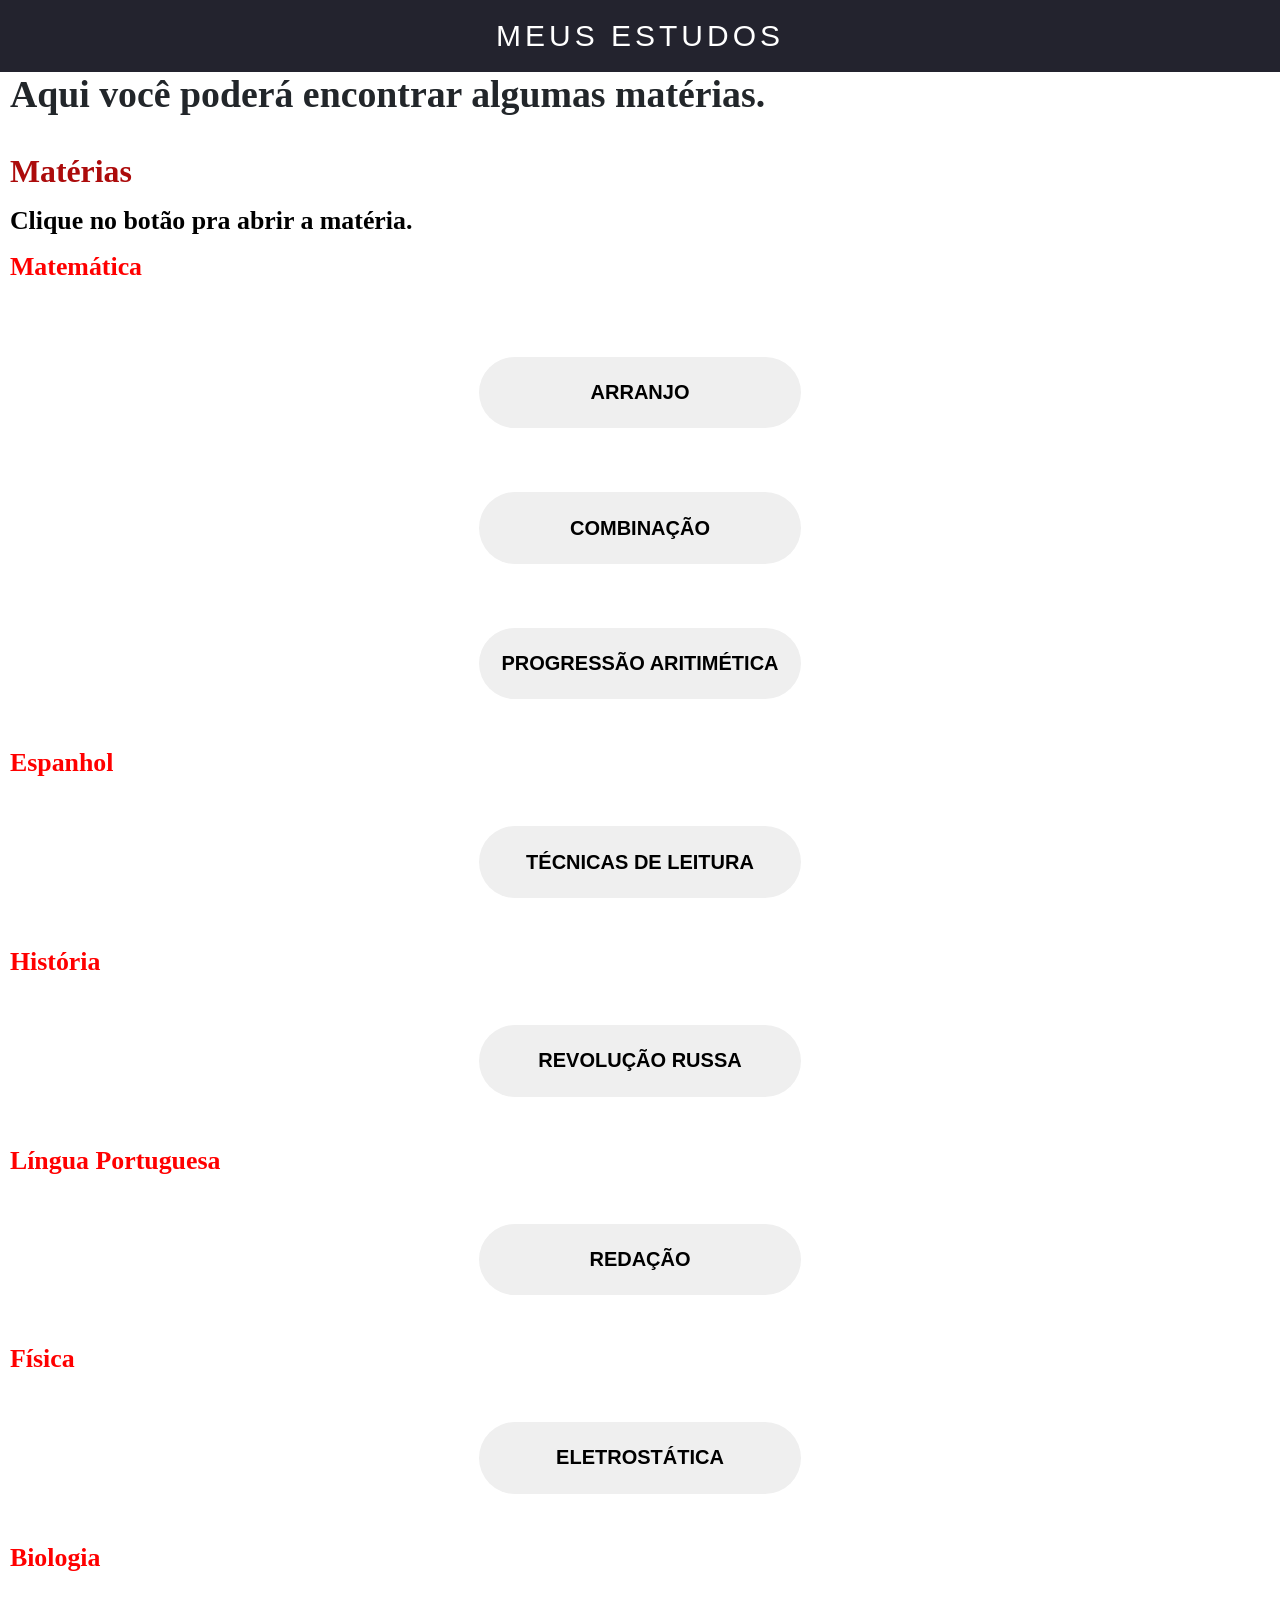
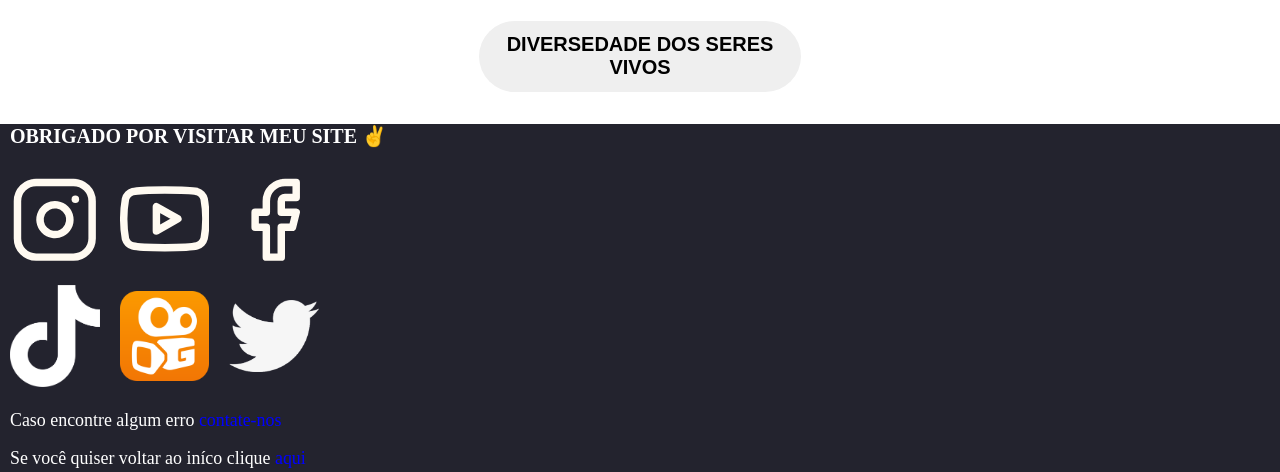
==== index.html @ 570acd55 "Add files via upload" ====
<!DOCTYPE html>
<html lang="pt-br">
<head>
    <meta charset="UTF-8" />
    <meta http-equiv="X-UA-Compatible" content="IE=edge" />
    <meta name="viewport" content="width=device-width, initial-scale=1.0" />
    <meta name="purpleads-verification" content="339d6f4070c810f1a2ec8968"/>
    <title>Meus Estudos</title>
    <link rel="stylesheet" href="./css/style.css">
    <script async src="https://pagead2.googlesyndication.com/pagead/js/adsbygoogle.js?client=ca-pub-5356008714040115"
     crossorigin="anonymous"></script>
    <script async custom-element="amp-auto-ads"
        src="https://cdn.ampproject.org/v0/amp-auto-ads-0.1.js">
    </script>
</head>

<body id="top">
    <amp-auto-ads type="adsense"
        data-ad-client="ca-pub-5356008714040115">
    </amp-auto-ads>
    <div class="navigation" onscroll="onScroll">
      <nav id="navigation">
        
        <a class="logo" href="https://meusestudos.netlify.app/">Meus Estudos</a>

        <div class="botao">
            <button onclick="openMenu()" class="open-menu">
                <svg xmlns="http://www.w3.org/2000/svg" fill="white" width="40" height="40" viewBox="0 0 24 24"><path d="M12 2c5.514 0 10 4.486 10 10s-4.486 10-10 10-10-4.486-10-10 4.486-10 10-10zm0-2c-6.627 0-12 5.373-12 12s5.373 12 12 12 12-5.373 12-12-5.373-12-12-12zm6 17h-12v-2h12v2zm0-4h-12v-2h12v2zm0-4h-12v-2h12v2z"/></svg>                   
                        
            </button>
            <button onclick="closeMenu()" class="close-menu">
                <svg xmlns="http://www.w3.org/2000/svg" fill="white" width="40" height="40" viewBox="0 0 24 24"><path d="M12 2c5.514 0 10 4.486 10 10s-4.486 10-10 10-10-4.486-10-10 4.486-10 10-10zm0-2c-6.627 0-12 5.373-12 12s5.373 12 12 12 12-5.373 12-12-5.373-12-12-12zm5 15.538l-3.592-3.548 3.546-3.587-1.416-1.403-3.545 3.589-3.588-3.543-1.405 1.405 3.593 3.552-3.547 3.592 1.405 1.405 3.555-3.596 3.591 3.55 1.403-1.416z"/></svg>
                    
            </button>
        </div>
        
        <div class="menu">
            <ul id="menu">
                <li><a href="#LP" onclick="closeMenu()">Língua Portuguesa</a></li>
                <li><a href="#MT" onclick="closeMenu()">Matemática</a></li>
                <li><a href="#QM" onclick="closeMenu()">Química</a></li>
                <li><a href="#FS" onclick="closeMenu()">Física</a></li>
            </ul>
        </div>
        
      </nav>
    </div>
    
    <header class="header">
        <h1>Aqui você poderá encontrar algumas matérias.</h1>
        <!--<div class="search-box" border = '1'>
            <input method="GET"  id="Search" class="search-txt" type="text" name="g" search="lista" placeholder="Pesquise uma matéria">
        </div>
        <i class="fas fa-search"></i> <br>-->

        
        <div class="estrutura">
            <h2 id="MTR">Matérias</h2>
                    
            <h3>Clique no botão pra abrir a matéria.</h3>
            
            <ul id="lista">
                <div>
                    <h3 class="red">Matemática</h3> <br>
                    <li nome = "arranjo">
                        <a href="./materia/matematica#arranjo" target="_self" rel="next">
                            <button class="btn">
                                Arranjo
                            </button>
                        </a> 
                    </li>

                    <li nome = "combinação">
                        <a href="./materia/matematica#combinacao" target="_self" rel="next">
                            <button class="btn">
                                Combinação
                            </button>
                        </a>
                    </li>

                    <li nome = "progressão aritimética">
                        <a href="./materia/matematica#progressaoaritimetica" target="_self" rel="next">
                            <button class="btn">
                                Progressão Aritimética
                            </button>
                        </a>
                    </li>
                </div>  

                <div>
                    <h3 class="red">Espanhol</h3>
                    <li id="EP" nome = "espanhol">
                        <a href="./materia/espanhol#tenicasdeleitrura" target="_self" rel="next">
                            <button class="btn">
                                Técnicas de Leitura
                            </button>
                        </a>
                    </li>
                </div>
                
                <div>
                    <h3 class="red">História</h3>
                    <li id="HT" nome = "revolução russa">
                        <a href="./materia/historia#revolucaorussa" target="_self" rel="next">
                            <button class="btn">
                                Revolução Russa
                            </button>
                        </a>
                    </li>
                </div>  
                    
                <div>
                    <h3 class="red">Língua Portuguesa</h3>
                    <li id="PT" nome = "língua portuguesa">
                        <a href="./materia/lingua-portuguesa#redacao" target="_self" rel="next">
                            <button class="btn">
                                Redação
                            </button>
                        </a>
                    </li>
                </div>

                <div>
                    <h3 class="red">Física</h3>
                    <li id="FS" nome = "física">
                        <a href="./materia/fisica#eletrostatica" target="_self" rel="next">
                            <button class="btn">
                                Eletrostática
                            </button>
                        </a>
                    </li>
                </div>

                <div>
                    <h3 class="red">Biologia</h3>
                    <li id="BG" nome = "biologia">
                        <a href="./materia/biologia#diversidadedosseresvivos" target="_self" rel="next">
                            <button class="btn">
                                Diversedade dos seres vivos
                            </button>
                        </a>
                    </li>
                </div>

                <!--<div>
                    <h3 class="red">Química</h3>
                    <li id="QM" nome = "química">
                        <a href="./materia/quimica" target="_self" rel="next">
                            <button class="btn">
                                Química Orgânica
                            </button>
                        </a>
                    </li>
                </div>-->
            </ul>
                         
        </div>

        <footer class="ending">
            <h3>OBRIGADO POR VISITAR MEU SITE ✌️</h3> <br>
            <!--imagens-->
            <div class="imagens">
                <!--IG-->
                <a title="Instagram" href="https://www.instagram.com/andrezin_18_/" target="_blank">
                    <svg 
                    width="24" height="24" viewBox="0 0 24 24" fill="none" xmlns="http://www.w3.org/2000/svg">
                    <path d="M17 2H7C4.23858 2 2 4.23858 2 7V17C2 19.7614 4.23858 22 7 22H17C19.7614 22 22 19.7614 22 17V7C22 4.23858 19.7614 2 17 2Z" stroke="#FFFAF1" stroke-width="2" stroke-linecap="round" stroke-linejoin="round"/>
                    <path d="M16 11.3698C16.1234 12.2021 15.9812 13.052 15.5937 13.7988C15.2062 14.5456 14.5931 15.1512 13.8416 15.5295C13.0901 15.9077 12.2384 16.0394 11.4077 15.9057C10.5771 15.7721 9.80971 15.3799 9.21479 14.785C8.61987 14.1901 8.22768 13.4227 8.09402 12.592C7.96035 11.7614 8.09202 10.9097 8.47028 10.1582C8.84854 9.40667 9.45414 8.79355 10.2009 8.40605C10.9477 8.01856 11.7977 7.8764 12.63 7.99981C13.4789 8.1257 14.2648 8.52128 14.8716 9.12812C15.4785 9.73496 15.8741 10.5209 16 11.3698Z" stroke="#FFFAF1" stroke-width="2" stroke-linecap="round" stroke-linejoin="round"/>
                    <path d="M17.5 6.5H17.51" stroke="#FFFAF1" stroke-width="2" stroke-linecap="round" stroke-linejoin="round"/>
                    </svg>
                </a>
                
                <!--YT-->
                <a title="Youtube" href="https://www.youtube.com/channel/UCiPvIAq-PXiRoPzJsjWWszg" target="_blank">
                    <svg 
                        width="24" height="24" viewBox="0 0 24 24" fill="none" xmlns="http://www.w3.org/2000/svg">
                        <path d="M22.5401 6.42C22.4213 5.94541 22.1794 5.51057 21.8387 5.15941C21.4981 4.80824 21.0708 4.55318 20.6001 4.42C18.8801 4 12.0001 4 12.0001 4C12.0001 4 5.12008 4 3.40008 4.46C2.92933 4.59318 2.50206 4.84824 2.16143 5.19941C1.8208 5.55057 1.57887 5.98541 1.46008 6.46C1.1453 8.20556 0.991319 9.97631 1.00008 11.75C0.988863 13.537 1.14285 15.3213 1.46008 17.08C1.59104 17.5398 1.83839 17.9581 2.17823 18.2945C2.51806 18.6308 2.9389 18.8738 3.40008 19C5.12008 19.46 12.0001 19.46 12.0001 19.46C12.0001 19.46 18.8801 19.46 20.6001 19C21.0708 18.8668 21.4981 18.6118 21.8387 18.2606C22.1794 17.9094 22.4213 17.4746 22.5401 17C22.8524 15.2676 23.0064 13.5103 23.0001 11.75C23.0113 9.96295 22.8573 8.1787 22.5401 6.42Z" stroke="#FFFAF1" stroke-width="2" stroke-linecap="round" stroke-linejoin="round"/>
                        <path d="M9.75 15.02L15.5 11.75L9.75 8.47998V15.02Z" stroke="#FFFAF1" stroke-width="2" stroke-linecap="round" stroke-linejoin="round"/>
                    </svg>
                </a> 
                    <!--FB-->
                <a title="Facebook" href="http://" target="_blank" alt="logo facebook" srcset="">
                        <svg 
                            width="24" height="24" viewBox="0 0 24 24" fill="none" xmlns="http://www.w3.org/2000/svg">
                            <path d="M18 1.99997H15C13.6739 1.99997 12.4021 2.52675 11.4645 3.46444C10.5268 4.40212 10 5.67389 10 6.99997V9.99997H7V14H10V22H14V14H17L18 9.99997H14V6.99997C14 6.73475 14.1054 6.4804 14.2929 6.29286C14.4804 6.10533 14.7348 5.99997 15 5.99997H18V1.99997Z" stroke="#FFFAF1" stroke-width="2" stroke-linecap="round" stroke-linejoin="round"/>
                        </svg>                        
                </a>
                   
                    
            </div>
            <div class="imagens">
                <!--TK-->  
                <a title="Tiktok" href="https://www.tiktok.com/@andrezin.editzx" target="_blank"><img src="./imagens/tiktok.png" alt="logo tiktok" srcset=""></a>
                               
                <!--KW-->
                <a title="Kwai" href="https://s.kw.ai/u/rhMy1LCC" target="_blank"><img src="./imagens/kwai.png" alt="logo kwai" srcset=""> </a>

                <!--TW-->
                <a title="Twitter" href="https://twitter.com/Andrezin_18_" target="_blank"><img src="./imagens/twitter.png" alt="logo kwai" srcset=""></a> 
            </div>

            <p>Caso encontre algum erro <a href="https://wa.me/?text=Oi!%20Venho%20a%20requerer%20os%20serviços%20disponibilizados%20pelo%20site." target="_blank"> contate-nos</a></p> <br>
            <p>Se você quiser voltar ao iníco clique <a href="/">aqui</a></p> 
        </footer>
    </header>
    <script src="./javaScript/sistema_de_busca.js"></script>
    <script src="./javaScript/mobile-navbar.js"></script>
    <script src="./javaScript/OpenClose.js"></script>
    
</body>
</html>
---- css/style.css ----
/*Geral*/
* {
    overflow-x: hidden;
    margin: 0;
    padding: 0;
    box-sizing: border-box;
}            
:root {
    font-size: 62.2%; /*1rem = 10px*/
    --cor-tema--: #ac0b0b;;
    --cor-primaria--: #23232e;
    --cor-titulo--: hsla(210, 11%, 15%, 1);
    --cor-paragrafo--: black;
    --cor-kwai--: blue;
    --cor-gradiente--: black,grey, red;

    --nav-largura--: 7.2rem;
    --largura-tela--: 758px
}
.wrapper {
    /*Altura*/
    width: 37.5rem;
    /*Margem esquerda*/
    margin-inline: auto;
    padding-inline: 2.4rem;

}
html {
    scroll-behavior: smooth;
}

/*Corpo*/ 
body {
    height: 100%;
    width: 100%;
    justify-content:center;
    background-color: white;
}
/*Cabeçario*/   
header {
    align-items: center;
    justify-content:center;
    margin-top: auto
}
#header::before {
    content: "";
    width: 100%;
    height: (108px + var(--nav-largura--));
    /*cor de fundo do site*/
    display: block;

    
}
/*titulo 1*/ 
h1 {
    /*Margem esquerda*/
    margin-left: 1rem;
    /*Margem direita*/
    margin-right: 1rem;
    /*Tamanho da fonte*/
    font-size: 3.8rem;
    /*Cor*/
    color: var(--cor-titulo--);
    /*Margem abaixo*/
    margin-bottom: 2.4rem;
}
/*Titulo 2*/
h2 {
    margin-top: 1.4rem;
    /*Margem esquerda*/
    margin-left: 1rem;
    /*Margem direita*/
    margin-right: 1rem;

    justify-content: center;
    /*Cor*/
    color: var(--cor-tema--);
    /*Tamanho da fonte*/
    font-size: 3.2rem;
    /*Margem abaixo*/
    margin-bottom: 1.6rem;}

/*Titulo 3*/ 
h3 {
    /*Margem esquerda*/
    margin-left: 1rem;
    /*Margem direita*/
    margin-right: 1rem;

    justify-content: center;
    /*Cor*/
    color: black;
    /*Tamanho da fonte*/
    font-size: 2.6rem;
    /*Margem abaixo*/
    margin-bottom: 1.6rem;}
/*Titulo 4*/ 
h4 {
    /*Margem esquerda*/
    margin-left: 1rem;
    /*Margem direita*/
    margin-right: 1rem;
    /*Cor*/
    color: black;
    /*Tamanho da fonte*/
    font-size: 2.2rem;
    /*Margem abaixo*/
    margin-bottom: 1.6rem;
}
/*Titulo 5*/ 
h5 {
    /*Margem esquerda*/
    margin-left: 1rem;
    /*Margem direita*/
    margin-right: 1rem;
    /*Cor*/
    color: black;
    /*Tamanho da fonte*/
    font-size: 1.8rem;
    /*Margem abaixo*/
    margin-bottom: 1.6rem;
}
/*Parágrafo*/ 
p {
    /*Margem esquerda*/
    margin-left: 1rem;
    /*Margem direita*/
    margin-right: 1rem;
    /*Tamanho da fonte*/
    font-size: 1.8rem;
    font-weight: 400;
    /*Altura da linha*/
    line-height: 150%;
    /*Cor*/
    color: var(--cor-paragrafo--);
    /*Margem abaixo*/
    margin-bottom: 2.2rem;
}
#my-keen-slider {
    margin-top: 1.4rem;
    display: inline-flex;
}
.keen-slider__slide li {
    list-style: none;
}
.keen-slider__slide {
    list-style: none;
}
ul {
    list-style: none;
}
section ul {
    display: block;
}
e {
    font-size: 1.2rem;
}
/*Cor de texto*/
.red {
 color: red;
}
.blue {
    color: blue;
}

#lista {
    display: flex;
    left: 10%; 
    justify-content: center; 
    flex-direction: column;
}

#Ref {
    list-style: none;
    display: block;
    margin-bottom: 1.2rem;
    font-size: 1.8rem;
    margin-left: 1rem;
    margin-right: 1rem;
}

/*Estilos de redação*/
.subButton {
    text-transform: uppercase;
    margin-left: 30px;
    color: rgb(255, 255, 255);
    background-color: rgb(29, 29, 29);
    cursor: pointer;
    padding: 20px;
    width: 76%;
    border: none;
    text-align: center;
    outline: none;
    transition: 0.8s;
}
button.subButton:hover {
    color: rgb(0, 0, 0);
    background: rgb(172, 172, 172);
    transition: 0.5s;
}

/*Estilos das fórmulas*/
#formula {
    font-size: 2.3rem;
}
.formulaESCR {
    display: block;
}

/*UL EM COLUNA*/
.ulColn {
    display: block;
    margin-left: 1rem;
    margin-right: 1rem;   
}
.ulColn li{
    font-size: 1.8rem;
    list-style: none;
    margin-bottom: 1.4rem;
}
/*LI DA SEÇÃO*/
li section {
    margin-left: auto;
    margin-right: auto;
    margin-top: 0;
    /*background: rgba(155, 155, 155, 0.486);*/
}
/*Botão*/
header button {
    /*Altura*/
    height: 6.2rem;
    /*Largura*/
    width: 26.3rem;

    /*Borda*/
    border: none;
    /*Raio da borda*/
    border-radius: 4rem;
    

    /*Margem abaixo*/
    margin-bottom: 3rem;
    
    /*Tamanho da fonte*/
    font-size: 1.6rem;
    font-weight: 700;
    /*Cor*/
    /*Transformação do texto*/
    text-transform: uppercase;
    
    /*Alinhamento*/
    align-items: center;
    /*Ajustamento do conteudo*/
    justify-content: center;
    /*Espaço entre os elementos*/
    gap: 1.2rem;
    /*Display*/
    display: inline;
    /*Margem esquerda*/
    margin-left: auto;
    /*Margem direita*/
    margin-right: auto;
    user-select: none;

    
}
a {
    color: black;
    text-decoration: none;
}
button{
    color: black;
}
a button:hover {
    cursor: pointer;
    color: white;
    transition: 0.5s;
    background: rgb(0, 0, 0);
}
/*Animação do botão*/
.btn:hover {
    transition: 0.5s;
    background: rgb(0, 0, 0);
}
.linkBotao {
    text-decoration: none;
    appearance: button;
    color: white;
}

/*Navegação*/
#img {
    max-width: 1.6rem;
    width: auto;
    height: auto;
    gap: 0.2rem; 
}

#navigation {
    width: 100%;
}
#navigation ul {
    list-style: none;
}
nav.scroll button path{
    stroke: white;
    opacity: 0;
}
nav button {
    background: none;
    border: none;
    cursor: pointer;
}
p a {
    color:blue;
}
nav a {
    z-index: 1;
    color: white;
    text-decoration: none;
    transition: 0.3s;
}
nav svg:hover {
    opacity: 0.7;
    transition: 0.6s;
}

a:hover {
    color:red;
    opacity: 0.7;
}
.logo {
    font-size: 24px;
    text-transform: uppercase;
    letter-spacing: 4px;
}
nav {
    display: flex;
    justify-content: space-around;
    align-items: center;
    font-family: -apple-system, BlinkMacSystemFont, 'Segoe UI', Roboto, Oxygen, Ubuntu, Cantarell, 'Open Sans', 'Helvetica Neue', sans-serif;
    background: var(--cor-primaria--);
    height: 8vh;
}

header .menu-expanded .logo {
    position: relative;
    z-index: 10;

}

.btn {
    margin-top: 2.5%;
    margin-bottom: 2.5%;
    display: block;
    margin-left: auto;
    margin-right: auto;
    /*Altura*/
    height: 7.2rem;
    /*Largura*/
    width: 32.3rem;
    font-size: 20px;
}

.search-box {
    transition: 0.8s;
    background: black;
    position: relative;
    top: 10px;
    left: 10px;

    overflow: hidden;

    width:96%;
    height: 50px;
    border-radius: 40px;
    padding: 10px;

    display: flex;
    justify-content: space-between;
    align-items: center;
}

@media (min-width: 818px) {
    .formulaIMG {
        margin-bottom: 2rem;
        display: flex;
    }
    /*Barra de pesquisa*/

    ::-webkit-input-placeholder{
        font-size: 17px;
        font-family: -apple-system, BlinkMacSystemFont, 'Segoe UI', Roboto, Oxygen, Ubuntu, Cantarell, 'Open Sans', 'Helvetica Neue', sans-serif;
        color: rgba(255, 255, 255, 0.753);
    }
    .search-txt {

        color: whitesmoke;
        background: none;
        border: none;
        outline: none;
        padding: 0;

        font-size: 16px;

        transition: 0.4s;
        line-height: 40px;
        width: 96%;
        padding-left: 20px;
    }
    .search-btn {
        display: none;
    }


    /*Estrutura do site*/
    header {
        display: block;
    }
    nav button {
        display: none;
    }
    nav div.botao {
        visibility: hidden;
        display: none;
    }
    ul {
        font-size:24px;
        gap: 17px;
        display: inline-flex;
        flex-direction: row;
        justify-content: space-between;

    }
    .logo {
        font-size: 30px
    }
     
    nav #menu {
        display: none;
    }
    body #navigation {
        justify-content: center;
    }

    .acordeon {
        margin-left: 20px;
    }
}

/*Quando o menu ta fechado*/
@media (max-width: 818px) {
    .block {
        opacity: 0;
        visibility: hidden;
        display: none;
    }
    .botao svg {
        margin-top: 4px;
    }
    body.menu-expanded .botao  svg {
        margin-top: 0;
    }
    #lista {
        justify-content: center;
    }
    .formulaIMG {
        display: block;
    }
    nav svg {
        display: block;
    }

    /*Menu fechado*/
    
    .menu,
    .close-menu,
    body.menu-expanded button.open-menu,
    body.menu-expanded header {
        display: none;
        opacity: 0;
        visibility: hidden;
    }
    /*Menu ativo*/
    .open-menu {
        margin-top: 4;
    }
    body.menu-expanded .menu,
    body.menu-expanded button.close-menu {
        
        display: flex;
        opacity: 1;
        visibility: visible;
    }

    body.menu-expanded {
        overflow: hidden;
    }
    body.menu-expanded > :not(nav) {
        display: block;
    }

    body.menu-expanded .menu ul{
        width: 100%;
        height: 90%;
        margin: auto;
        flex-direction: column;
        display: flex;
        align-items: center;
        font-size: 20px;
        text-transform: uppercase;
        letter-spacing: 4px;
        justify-content: space-around;
    }

    body.menu-expanded .menu { 
        display: flex;
        align-items: center;
        justify-content: center; 
        z-index: 0 ;
        position: fixed;
        top: 0;
        left: 0;
        background-color: var(--cor-primaria--);

        width: 100vw;
        height: 100vh;

        padding-top: 5%;
 
    }
    nav div.menu #menu {
        transform: translateY(100%);
    }
    body.menu-expanded nav div.menu #menu {
        transform: translateY(0);  
        transition: 0.8s; 
    }
    

    body.menu-expanded button {
        align-items: center;
        justify-content: center; 
        z-index: 0 ;
        top: 0;
        left: 0;
        z-index: 100;
        position: relative;
    }

    /*Barra de pesquisa*/
    
    ::-webkit-input-placeholder{
        font-size: 17px;
        font-family: -apple-system, BlinkMacSystemFont, 'Segoe UI', Roboto, Oxygen, Ubuntu, Cantarell, 'Open Sans', 'Helvetica Neue', sans-serif;
        color: rgba(255, 255, 255, 0.753);
    }
    .search-txt {

        color: whitesmoke;
        background: none;
        border: none;
        outline: none;
        padding: 0;

        font-size: 16px;

        transition: 0.4s;
        line-height: 40px;
        width: 96%;
        padding-left: 20px;
    }
    .search-btn {
        display: none;
    }
}

/*Estilização do efeito arcodeon*/
.OpenClose {
    display: none;   
}
.acordeon {
    text-transform: uppercase;
    color: #444;
    background-color: #eee;
    cursor: pointer;
    padding: 20px;
    border: none;
    text-align: center;
    outline: none;
    transition: 0.8s;
}
button.acordeon:hover {
    color: #eee;
    background: rgb(7, 19, 5);
    transition: 0.5s;
}
.estrutura {
    display: block;

}
section .corFundo {
    background-color: rgba(148, 148, 148, 0.719);
    margin-right: 5%;
    margin-left: 5%;
}

/*Final do site*/
footer {
    position: absolute;
}
svg {
    cursor: pointer;
}
.ending svg {
    max-margin: 430px;
    height: 10%;
    width: 10%;
    margin-bottom: 20px;
    margin-left: 10px;
    margin-right: 10px;
}
@media (min-width: 668px) {
    .imagens {
        display: flex;
        align-items: center;
        justify-content: left;
    }
    .logosIMG img {
        display: block;
        align-items: center;
        justify-content: left;
    }
    
    .ending {
        height: 20%;
        width: 100%;
        display: block;
        position: relative;
        background: var(--cor-primaria--);
        align-items: center;
        justify-content: left;
    }
    .ending h3 {
        display: block;
        color: white;
        font-size: 20px;
    }
    .ending p {
        display: block;
        color: white;
        margin-bottom: 0;
    }
    .ending svg {
            justify-content: space-around;
    }
    
    .ending svg {
        height: 7%;
        width: 7%;
    }
    .ending img {
        height: 7%;
        width: 7%;
        margin-bottom: 20px;
        margin-left: 10px;
        margin-right: 10px;
    }
    .ending svg:hover {
        stroke: hwb(0 0% 100%);
        width: 9%;
        height: 9%;
        opacity: 0.6;
        transition: 0.8s;
    }
    .ending img:hover {
        width: 9%;
        height: 9%;
        opacity: 0.6;
        transition: 0.8s;
    }
}

@media (max-width: 668px) {
    .ending {
        height: 20%;
        width: 100%;
        display: block;
        position: relative;
        background: var(--cor-primaria--);
        align-items: center;
        justify-content: space-around;
    }
    
    .ending h3 {
        display: flex;
        align-items: center;
        justify-content: center;
        color: white;
        font-size: 20px;
    }
    .ending p {
        display: flex;
        align-items: center;
        justify-content: center;
        color: white;
        margin-bottom: 0;
    }
    .imagens {
        display: flex;
        align-items: center;
        justify-content: space-around;
    }
    .logosIMG img {
        display: flex;
        align-items: center;
        justify-content: space-around;
    }

    .ending svg {
        height: 10%;
        width: 10%;
    }
    .ending img {
        height: 10%;
        width: 10%;
        margin-bottom: 20px;
        margin-left: 10px;
        margin-right: 10px;
    }
    .ending svg:hover {
        stroke: hwb(0 0% 100%);
        width: 14%;
        height: 14%;
        opacity: 0.6;
        transition: 0.8s;
    }
    .ending img:hover {
        width: 14%;
        height: 14%;
        opacity: 0.6;
        transition: 0.8s;
    }
}
div.imagens a {
    display: contents;
}
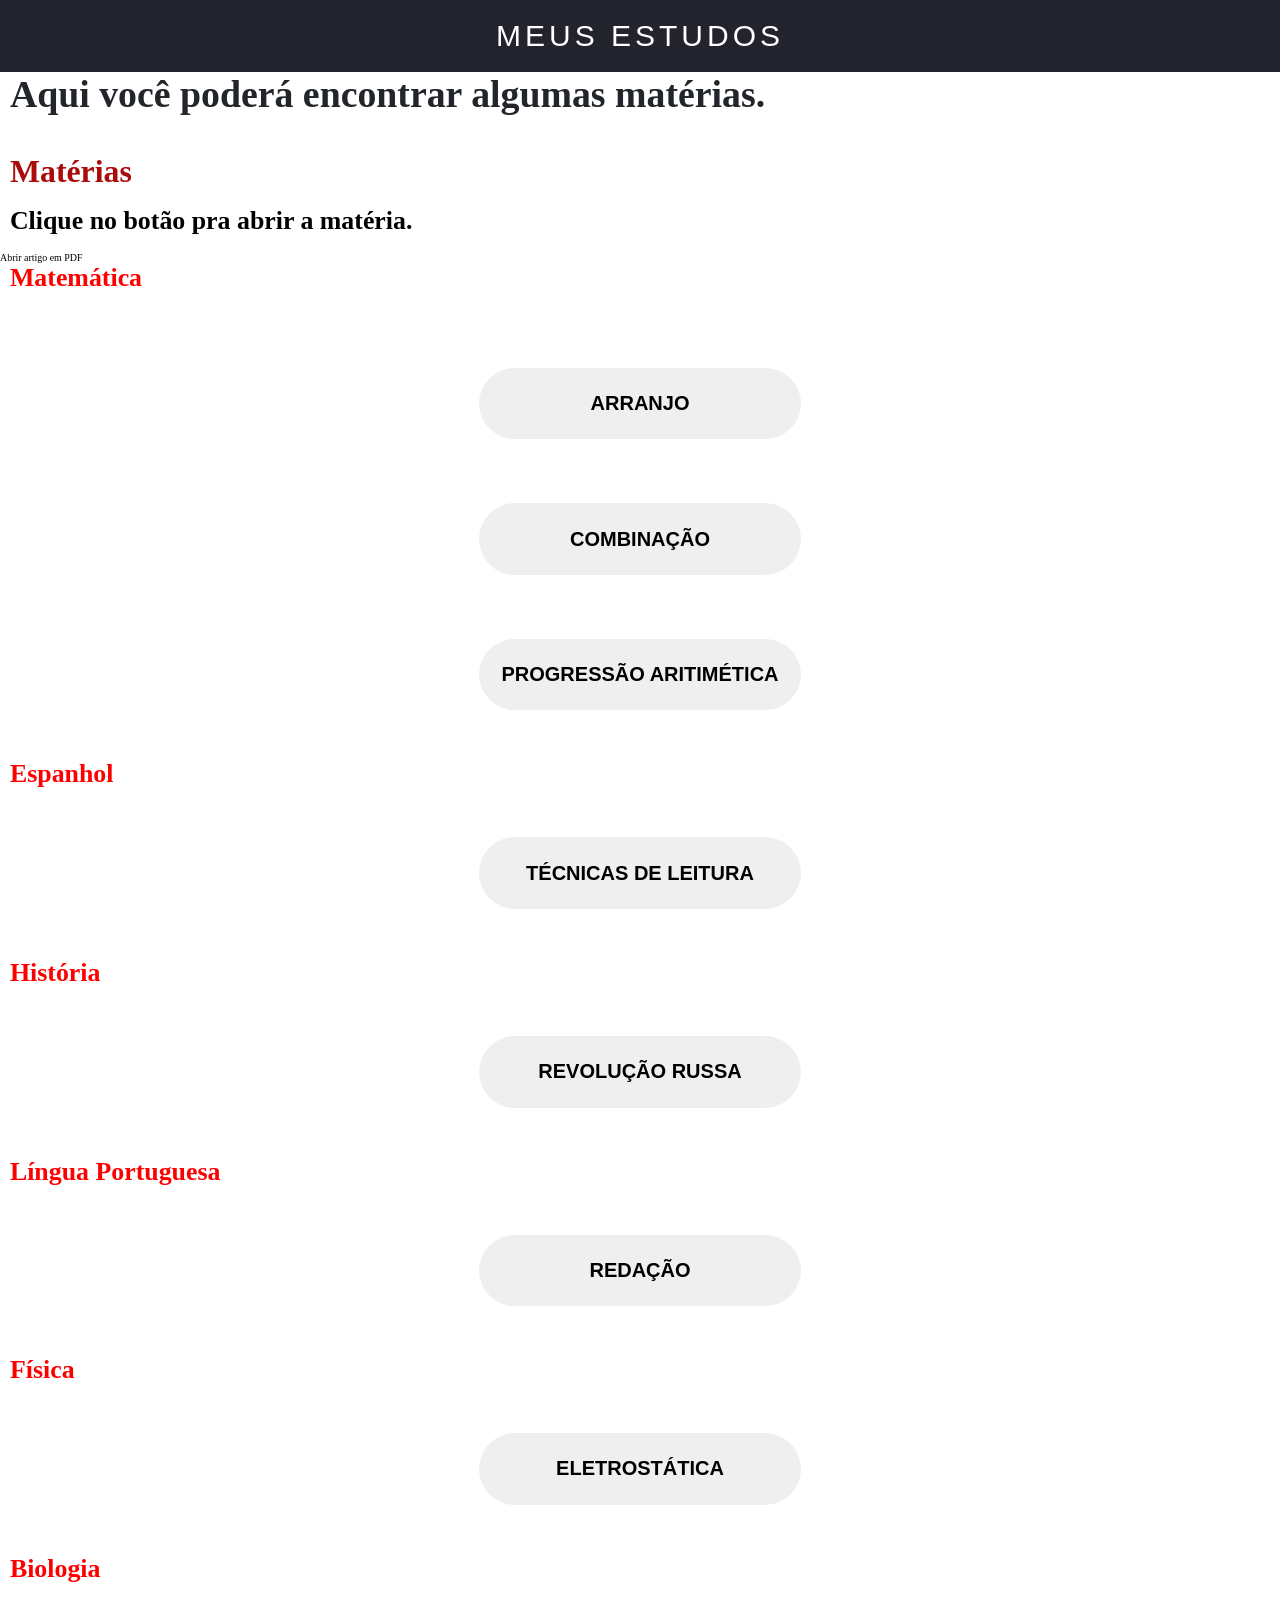
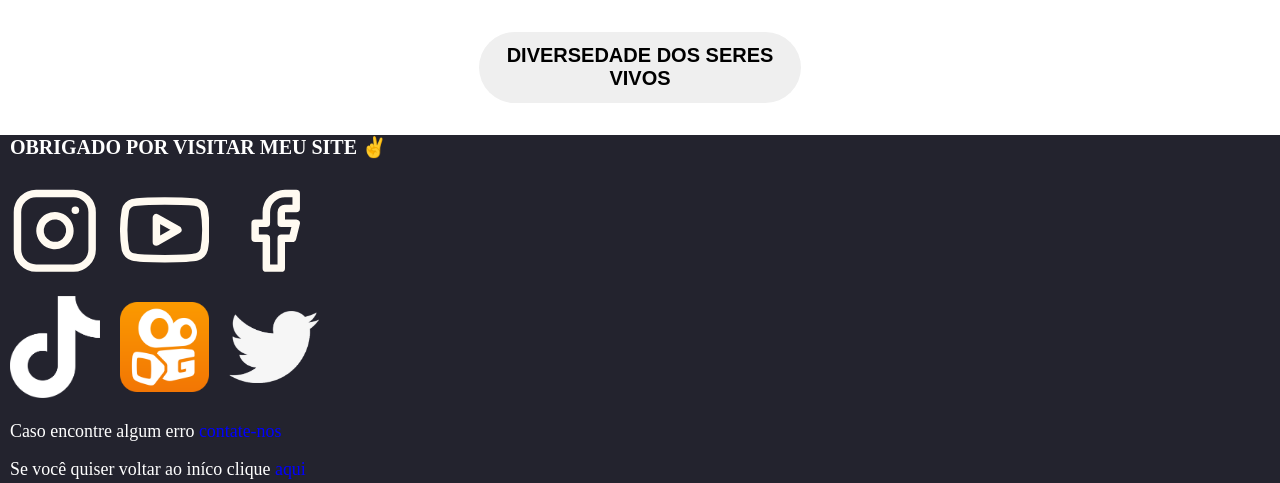
==== commit f81dc775: "Update index.html" ====
--- a/index.html
+++ b/index.html
@@ -58,7 +58,7 @@
             <h2 id="MTR">Matérias</h2>
                     
             <h3>Clique no botão pra abrir a matéria.</h3>
-            
+            <a href="artigo/TCC - André.pdf">Abrir artigo em PDF</a>
             <ul id="lista">
                 <div>
                     <h3 class="red">Matemática</h3> <br>
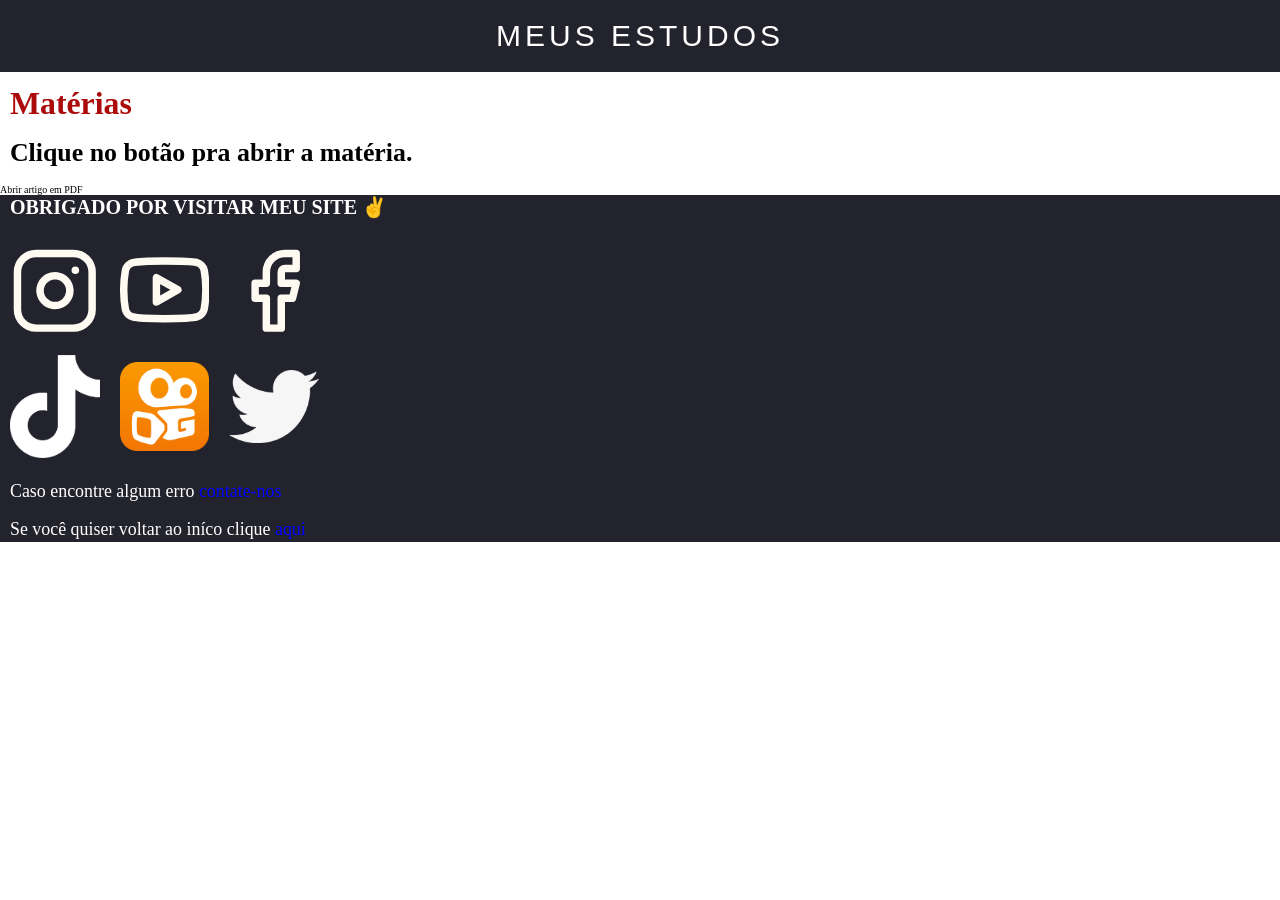
==== commit 9908a9e9: "Update index.html" ====
--- a/index.html
+++ b/index.html
@@ -47,7 +47,6 @@
     </div>
     
     <header class="header">
-        <h1>Aqui você poderá encontrar algumas matérias.</h1>
         <!--<div class="search-box" border = '1'>
             <input method="GET"  id="Search" class="search-txt" type="text" name="g" search="lista" placeholder="Pesquise uma matéria">
         </div>
@@ -58,103 +57,7 @@
             <h2 id="MTR">Matérias</h2>
                     
             <h3>Clique no botão pra abrir a matéria.</h3>
-            <a href="artigo/TCC - André.pdf">Abrir artigo em PDF</a>
-            <ul id="lista">
-                <div>
-                    <h3 class="red">Matemática</h3> <br>
-                    <li nome = "arranjo">
-                        <a href="./materia/matematica#arranjo" target="_self" rel="next">
-                            <button class="btn">
-                                Arranjo
-                            </button>
-                        </a> 
-                    </li>
-
-                    <li nome = "combinação">
-                        <a href="./materia/matematica#combinacao" target="_self" rel="next">
-                            <button class="btn">
-                                Combinação
-                            </button>
-                        </a>
-                    </li>
-
-                    <li nome = "progressão aritimética">
-                        <a href="./materia/matematica#progressaoaritimetica" target="_self" rel="next">
-                            <button class="btn">
-                                Progressão Aritimética
-                            </button>
-                        </a>
-                    </li>
-                </div>  
-
-                <div>
-                    <h3 class="red">Espanhol</h3>
-                    <li id="EP" nome = "espanhol">
-                        <a href="./materia/espanhol#tenicasdeleitrura" target="_self" rel="next">
-                            <button class="btn">
-                                Técnicas de Leitura
-                            </button>
-                        </a>
-                    </li>
-                </div>
-                
-                <div>
-                    <h3 class="red">História</h3>
-                    <li id="HT" nome = "revolução russa">
-                        <a href="./materia/historia#revolucaorussa" target="_self" rel="next">
-                            <button class="btn">
-                                Revolução Russa
-                            </button>
-                        </a>
-                    </li>
-                </div>  
-                    
-                <div>
-                    <h3 class="red">Língua Portuguesa</h3>
-                    <li id="PT" nome = "língua portuguesa">
-                        <a href="./materia/lingua-portuguesa#redacao" target="_self" rel="next">
-                            <button class="btn">
-                                Redação
-                            </button>
-                        </a>
-                    </li>
-                </div>
-
-                <div>
-                    <h3 class="red">Física</h3>
-                    <li id="FS" nome = "física">
-                        <a href="./materia/fisica#eletrostatica" target="_self" rel="next">
-                            <button class="btn">
-                                Eletrostática
-                            </button>
-                        </a>
-                    </li>
-                </div>
-
-                <div>
-                    <h3 class="red">Biologia</h3>
-                    <li id="BG" nome = "biologia">
-                        <a href="./materia/biologia#diversidadedosseresvivos" target="_self" rel="next">
-                            <button class="btn">
-                                Diversedade dos seres vivos
-                            </button>
-                        </a>
-                    </li>
-                </div>
-
-                <!--<div>
-                    <h3 class="red">Química</h3>
-                    <li id="QM" nome = "química">
-                        <a href="./materia/quimica" target="_self" rel="next">
-                            <button class="btn">
-                                Química Orgânica
-                            </button>
-                        </a>
-                    </li>
-                </div>-->
-            </ul>
-                         
-        </div>
+            <a href="arquivos/TCC - André.pdf">Abrir artigo em PDF</a>
 
         <footer class="ending">
             <h3>OBRIGADO POR VISITAR MEU SITE ✌️</h3> <br>
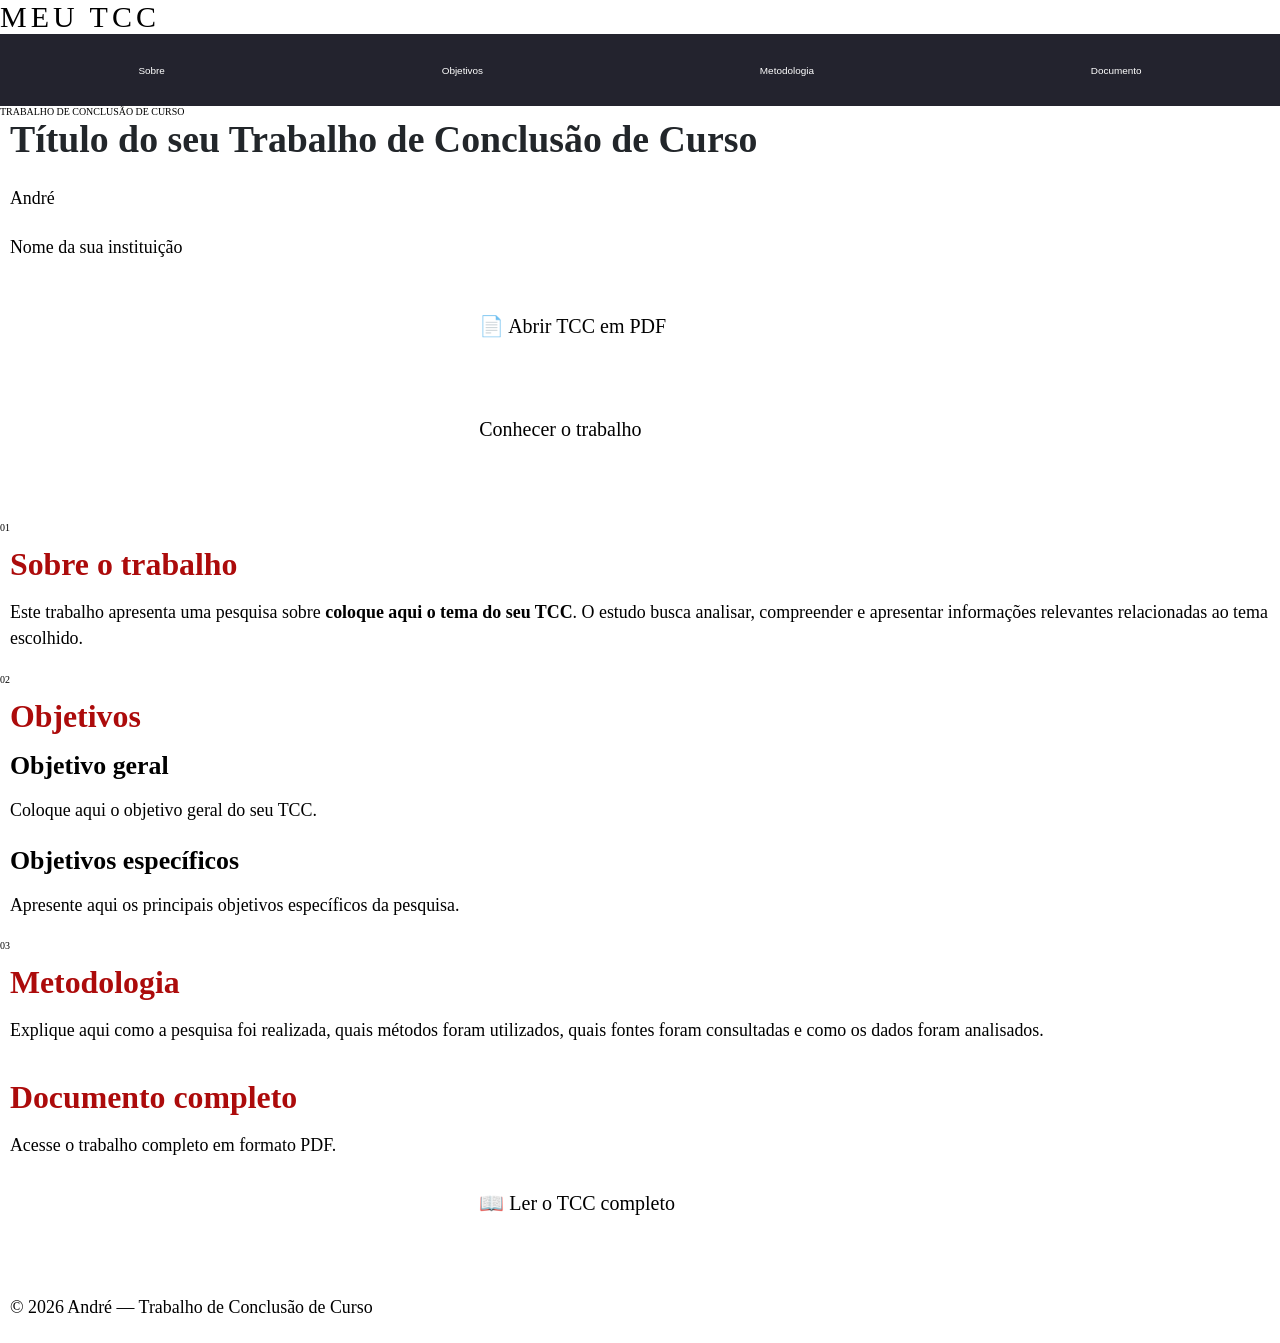
==== commit 34e7e1ea: "Update index.html" ====
--- a/index.html
+++ b/index.html
@@ -1,114 +1,196 @@
 <!DOCTYPE html>
-<html lang="pt-br">
+<html lang="pt-BR">
+
 <head>
-    <meta charset="UTF-8" />
-    <meta http-equiv="X-UA-Compatible" content="IE=edge" />
-    <meta name="viewport" content="width=device-width, initial-scale=1.0" />
-    <meta name="purpleads-verification" content="339d6f4070c810f1a2ec8968"/>
-    <title>Meus Estudos</title>
+    <meta charset="UTF-8">
+    <meta name="viewport" content="width=device-width, initial-scale=1.0">
+
+    <title>Meu TCC | André</title>
+
     <link rel="stylesheet" href="./css/style.css">
-    <script async src="https://pagead2.googlesyndication.com/pagead/js/adsbygoogle.js?client=ca-pub-5356008714040115"
-     crossorigin="anonymous"></script>
-    <script async custom-element="amp-auto-ads"
-        src="https://cdn.ampproject.org/v0/amp-auto-ads-0.1.js">
-    </script>
 </head>
 
-<body id="top">
-    <amp-auto-ads type="adsense"
-        data-ad-client="ca-pub-5356008714040115">
-    </amp-auto-ads>
-    <div class="navigation" onscroll="onScroll">
-      <nav id="navigation">
-        
-        <a class="logo" href="https://meusestudos.netlify.app/">Meus Estudos</a>
+<body>
 
-        <div class="botao">
-            <button onclick="openMenu()" class="open-menu">
-                <svg xmlns="http://www.w3.org/2000/svg" fill="white" width="40" height="40" viewBox="0 0 24 24"><path d="M12 2c5.514 0 10 4.486 10 10s-4.486 10-10 10-10-4.486-10-10 4.486-10 10-10zm0-2c-6.627 0-12 5.373-12 12s5.373 12 12 12 12-5.373 12-12-5.373-12-12-12zm6 17h-12v-2h12v2zm0-4h-12v-2h12v2zm0-4h-12v-2h12v2z"/></svg>                   
-                        
-            </button>
-            <button onclick="closeMenu()" class="close-menu">
-                <svg xmlns="http://www.w3.org/2000/svg" fill="white" width="40" height="40" viewBox="0 0 24 24"><path d="M12 2c5.514 0 10 4.486 10 10s-4.486 10-10 10-10-4.486-10-10 4.486-10 10-10zm0-2c-6.627 0-12 5.373-12 12s5.373 12 12 12 12-5.373 12-12-5.373-12-12-12zm5 15.538l-3.592-3.548 3.546-3.587-1.416-1.403-3.545 3.589-3.588-3.543-1.405 1.405 3.593 3.552-3.547 3.592 1.405 1.405 3.555-3.596 3.591 3.55 1.403-1.416z"/></svg>
-                    
-            </button>
+    <header class="navbar">
+        <div class="container nav-content">
+
+            <a href="#" class="logo">
+                Meu TCC
+            </a>
+
+            <nav>
+                <a href="#sobre">Sobre</a>
+                <a href="#objetivos">Objetivos</a>
+                <a href="#metodologia">Metodologia</a>
+                <a href="#documento">Documento</a>
+            </nav>
+
         </div>
-        
-        <div class="menu">
-            <ul id="menu">
-                <li><a href="#LP" onclick="closeMenu()">Língua Portuguesa</a></li>
-                <li><a href="#MT" onclick="closeMenu()">Matemática</a></li>
-                <li><a href="#QM" onclick="closeMenu()">Química</a></li>
-                <li><a href="#FS" onclick="closeMenu()">Física</a></li>
-            </ul>
-        </div>
-        
-      </nav>
-    </div>
-    
-    <header class="header">
-        <!--<div class="search-box" border = '1'>
-            <input method="GET"  id="Search" class="search-txt" type="text" name="g" search="lista" placeholder="Pesquise uma matéria">
-        </div>
-        <i class="fas fa-search"></i> <br>-->
+    </header>
 
-        
-        <div class="estrutura">
-            <h2 id="MTR">Matérias</h2>
-                    
-            <h3>Clique no botão pra abrir a matéria.</h3>
-            <a href="arquivos/TCC - André.pdf">Abrir artigo em PDF</a>
 
-        <footer class="ending">
-            <h3>OBRIGADO POR VISITAR MEU SITE ✌️</h3> <br>
-            <!--imagens-->
-            <div class="imagens">
-                <!--IG-->
-                <a title="Instagram" href="https://www.instagram.com/andrezin_18_/" target="_blank">
-                    <svg 
-                    width="24" height="24" viewBox="0 0 24 24" fill="none" xmlns="http://www.w3.org/2000/svg">
-                    <path d="M17 2H7C4.23858 2 2 4.23858 2 7V17C2 19.7614 4.23858 22 7 22H17C19.7614 22 22 19.7614 22 17V7C22 4.23858 19.7614 2 17 2Z" stroke="#FFFAF1" stroke-width="2" stroke-linecap="round" stroke-linejoin="round"/>
-                    <path d="M16 11.3698C16.1234 12.2021 15.9812 13.052 15.5937 13.7988C15.2062 14.5456 14.5931 15.1512 13.8416 15.5295C13.0901 15.9077 12.2384 16.0394 11.4077 15.9057C10.5771 15.7721 9.80971 15.3799 9.21479 14.785C8.61987 14.1901 8.22768 13.4227 8.09402 12.592C7.96035 11.7614 8.09202 10.9097 8.47028 10.1582C8.84854 9.40667 9.45414 8.79355 10.2009 8.40605C10.9477 8.01856 11.7977 7.8764 12.63 7.99981C13.4789 8.1257 14.2648 8.52128 14.8716 9.12812C15.4785 9.73496 15.8741 10.5209 16 11.3698Z" stroke="#FFFAF1" stroke-width="2" stroke-linecap="round" stroke-linejoin="round"/>
-                    <path d="M17.5 6.5H17.51" stroke="#FFFAF1" stroke-width="2" stroke-linecap="round" stroke-linejoin="round"/>
-                    </svg>
-                </a>
-                
-                <!--YT-->
-                <a title="Youtube" href="https://www.youtube.com/channel/UCiPvIAq-PXiRoPzJsjWWszg" target="_blank">
-                    <svg 
-                        width="24" height="24" viewBox="0 0 24 24" fill="none" xmlns="http://www.w3.org/2000/svg">
-                        <path d="M22.5401 6.42C22.4213 5.94541 22.1794 5.51057 21.8387 5.15941C21.4981 4.80824 21.0708 4.55318 20.6001 4.42C18.8801 4 12.0001 4 12.0001 4C12.0001 4 5.12008 4 3.40008 4.46C2.92933 4.59318 2.50206 4.84824 2.16143 5.19941C1.8208 5.55057 1.57887 5.98541 1.46008 6.46C1.1453 8.20556 0.991319 9.97631 1.00008 11.75C0.988863 13.537 1.14285 15.3213 1.46008 17.08C1.59104 17.5398 1.83839 17.9581 2.17823 18.2945C2.51806 18.6308 2.9389 18.8738 3.40008 19C5.12008 19.46 12.0001 19.46 12.0001 19.46C12.0001 19.46 18.8801 19.46 20.6001 19C21.0708 18.8668 21.4981 18.6118 21.8387 18.2606C22.1794 17.9094 22.4213 17.4746 22.5401 17C22.8524 15.2676 23.0064 13.5103 23.0001 11.75C23.0113 9.96295 22.8573 8.1787 22.5401 6.42Z" stroke="#FFFAF1" stroke-width="2" stroke-linecap="round" stroke-linejoin="round"/>
-                        <path d="M9.75 15.02L15.5 11.75L9.75 8.47998V15.02Z" stroke="#FFFAF1" stroke-width="2" stroke-linecap="round" stroke-linejoin="round"/>
-                    </svg>
-                </a> 
-                    <!--FB-->
-                <a title="Facebook" href="http://" target="_blank" alt="logo facebook" srcset="">
-                        <svg 
-                            width="24" height="24" viewBox="0 0 24 24" fill="none" xmlns="http://www.w3.org/2000/svg">
-                            <path d="M18 1.99997H15C13.6739 1.99997 12.4021 2.52675 11.4645 3.46444C10.5268 4.40212 10 5.67389 10 6.99997V9.99997H7V14H10V22H14V14H17L18 9.99997H14V6.99997C14 6.73475 14.1054 6.4804 14.2929 6.29286C14.4804 6.10533 14.7348 5.99997 15 5.99997H18V1.99997Z" stroke="#FFFAF1" stroke-width="2" stroke-linecap="round" stroke-linejoin="round"/>
-                        </svg>                        
-                </a>
-                   
-                    
-            </div>
-            <div class="imagens">
-                <!--TK-->  
-                <a title="Tiktok" href="https://www.tiktok.com/@andrezin.editzx" target="_blank"><img src="./imagens/tiktok.png" alt="logo tiktok" srcset=""></a>
-                               
-                <!--KW-->
-                <a title="Kwai" href="https://s.kw.ai/u/rhMy1LCC" target="_blank"><img src="./imagens/kwai.png" alt="logo kwai" srcset=""> </a>
+    <main>
 
-                <!--TW-->
-                <a title="Twitter" href="https://twitter.com/Andrezin_18_" target="_blank"><img src="./imagens/twitter.png" alt="logo kwai" srcset=""></a> 
+        <!-- CAPA -->
+
+        <section class="hero">
+
+            <div class="container hero-content">
+
+                <span class="tag">TRABALHO DE CONCLUSÃO DE CURSO</span>
+
+                <h1>
+                    Título do seu Trabalho de Conclusão de Curso
+                </h1>
+
+                <p class="autor">
+                    André
+                </p>
+
+                <p class="instituicao">
+                    Nome da sua instituição
+                </p>
+
+                <div class="botoes">
+
+                    <a
+                        href="./arquivos/TCC - André.pdf"
+                        target="_blank"
+                        class="btn principal">
+                        📄 Abrir TCC em PDF
+                    </a>
+
+                    <a
+                        href="#sobre"
+                        class="btn secundario">
+                        Conhecer o trabalho
+                    </a>
+
+                </div>
+
             </div>
 
-            <p>Caso encontre algum erro <a href="https://wa.me/?text=Oi!%20Venho%20a%20requerer%20os%20serviços%20disponibilizados%20pelo%20site." target="_blank"> contate-nos</a></p> <br>
-            <p>Se você quiser voltar ao iníco clique <a href="/">aqui</a></p> 
-        </footer>
-    </header>
-    <script src="./javaScript/sistema_de_busca.js"></script>
-    <script src="./javaScript/mobile-navbar.js"></script>
-    <script src="./javaScript/OpenClose.js"></script>
-    
+        </section>
+
+
+        <!-- SOBRE -->
+
+        <section id="sobre" class="secao">
+
+            <div class="container">
+
+                <span class="numero">01</span>
+
+                <h2>Sobre o trabalho</h2>
+
+                <p>
+                    Este trabalho apresenta uma pesquisa sobre
+                    <strong>coloque aqui o tema do seu TCC</strong>.
+                    O estudo busca analisar, compreender e apresentar
+                    informações relevantes relacionadas ao tema escolhido.
+                </p>
+
+            </div>
+
+        </section>
+
+
+        <!-- OBJETIVOS -->
+
+        <section id="objetivos" class="secao destaque">
+
+            <div class="container">
+
+                <span class="numero">02</span>
+
+                <h2>Objetivos</h2>
+
+                <div class="cards">
+
+                    <div class="card">
+
+                        <h3>Objetivo geral</h3>
+
+                        <p>
+                            Coloque aqui o objetivo geral do seu TCC.
+                        </p>
+
+                    </div>
+
+                    <div class="card">
+
+                        <h3>Objetivos específicos</h3>
+
+                        <p>
+                            Apresente aqui os principais objetivos
+                            específicos da pesquisa.
+                        </p>
+
+                    </div>
+
+                </div>
+
+            </div>
+
+        </section>
+
+
+        <!-- METODOLOGIA -->
+
+        <section id="metodologia" class="secao">
+
+            <div class="container">
+
+                <span class="numero">03</span>
+
+                <h2>Metodologia</h2>
+
+                <p>
+                    Explique aqui como a pesquisa foi realizada,
+                    quais métodos foram utilizados, quais fontes
+                    foram consultadas e como os dados foram analisados.
+                </p>
+
+            </div>
+
+        </section>
+
+
+        <!-- DOCUMENTO -->
+
+        <section id="documento" class="documento">
+
+            <div class="container">
+
+                <h2>Documento completo</h2>
+
+                <p>
+                    Acesse o trabalho completo em formato PDF.
+                </p>
+
+                <a
+                    href="./arquivos/TCC - André.pdf"
+                    target="_blank"
+                    class="btn principal">
+                    📖 Ler o TCC completo
+                </a>
+
+            </div>
+
+        </section>
+
+    </main>
+
+
+    <footer>
+
+        <p>
+            © 2026 André — Trabalho de Conclusão de Curso
+        </p>
+
+    </footer>
+
 </body>
+
 </html>
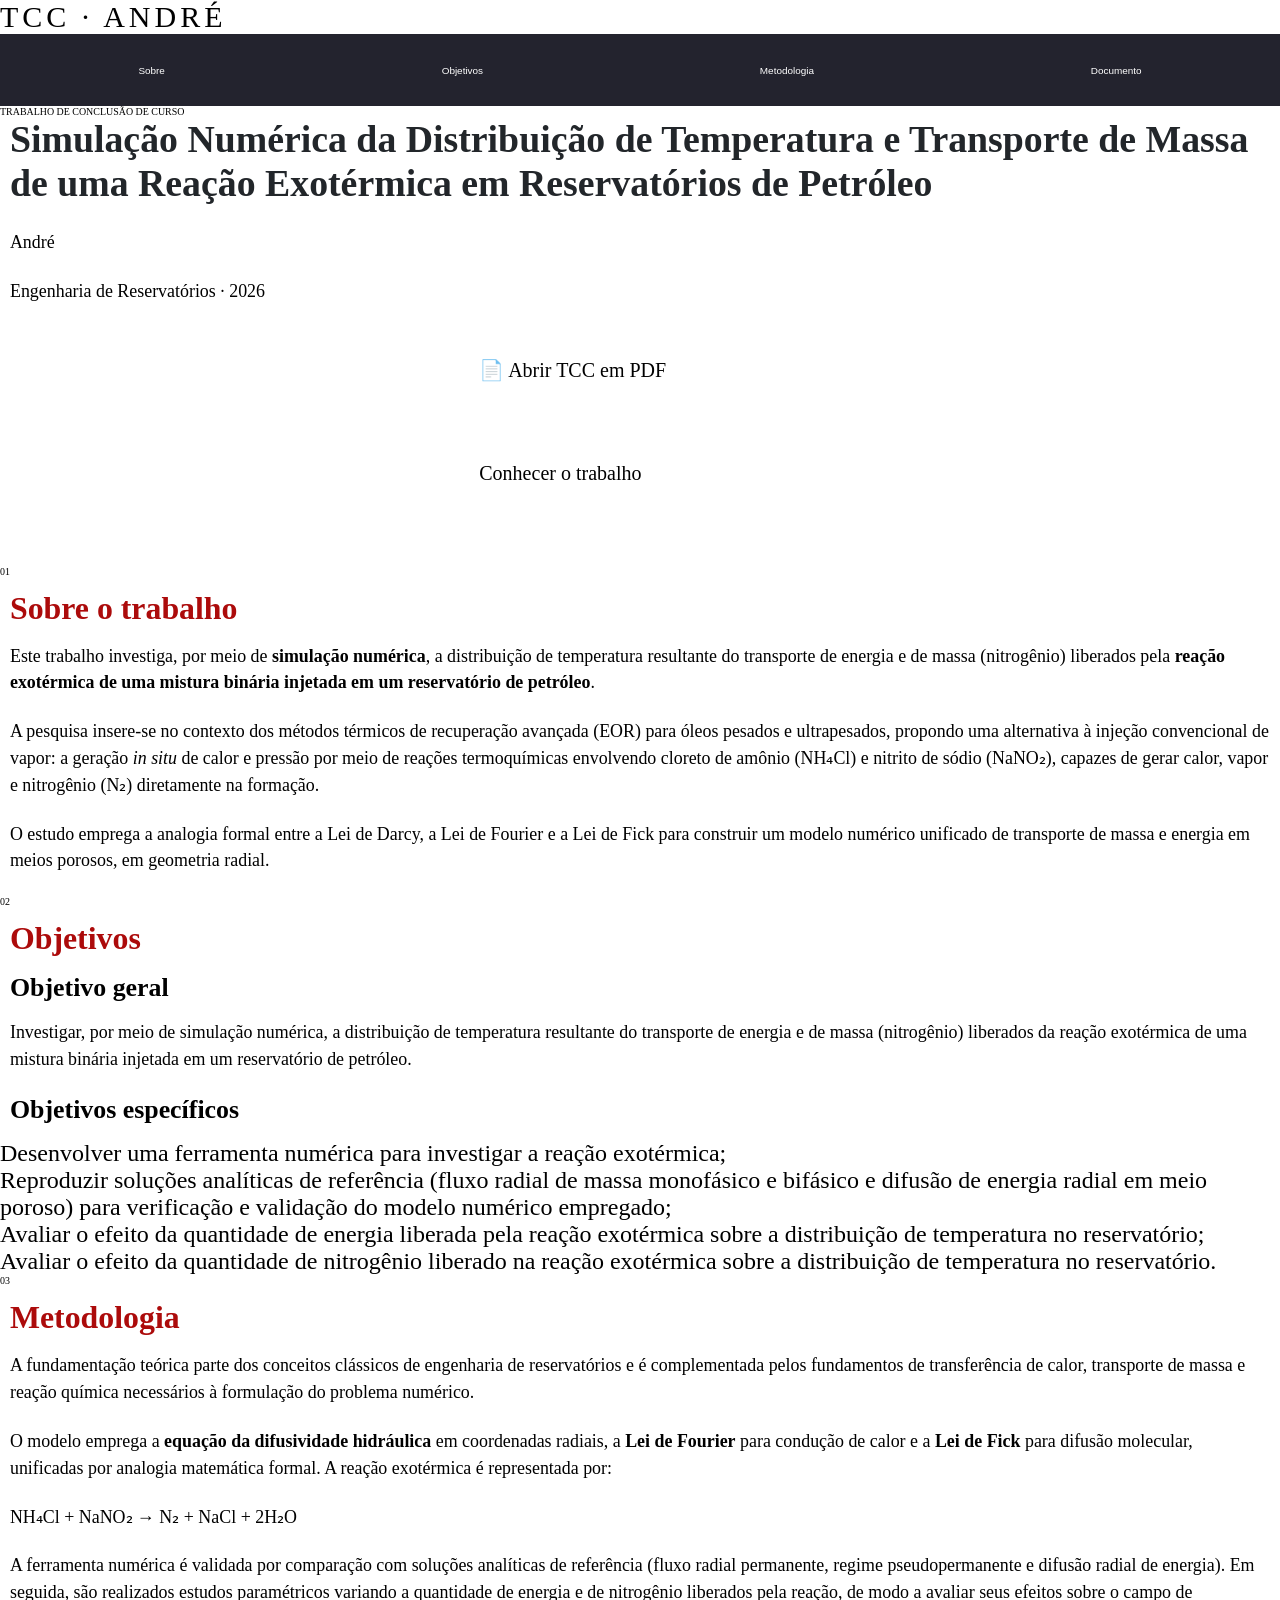
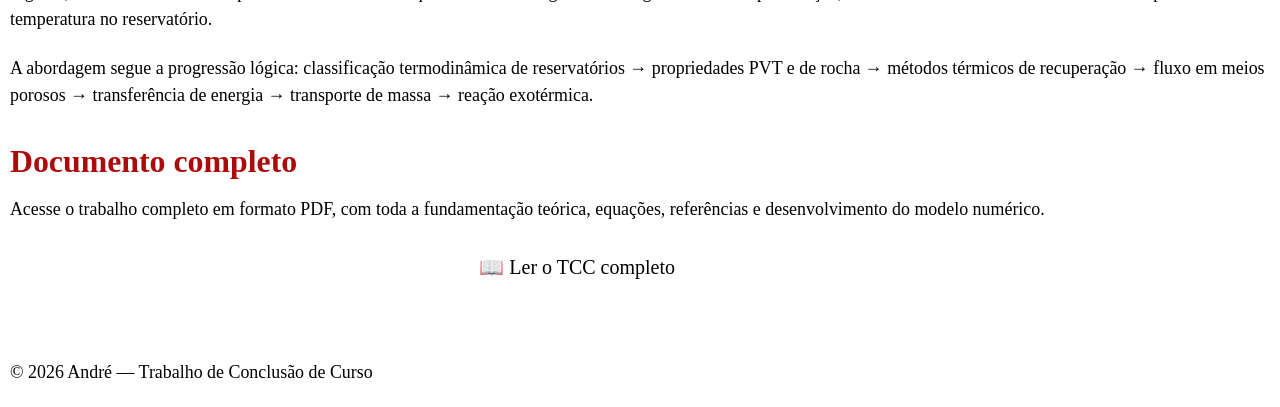
==== commit ea894790: "Update index.html" ====
--- a/index.html
+++ b/index.html
@@ -5,7 +5,12 @@
     <meta charset="UTF-8">
     <meta name="viewport" content="width=device-width, initial-scale=1.0">
 
-    <title>Meu TCC | André</title>
+    <title>Simulação Numérica de Reação Exotérmica em Reservatórios | André</title>
+
+    <!-- Fonte opcional para visual mais profissional -->
+    <link rel="preconnect" href="https://fonts.googleapis.com">
+    <link rel="preconnect" href="https://fonts.gstatic.com" crossorigin>
+    <link href="https://fonts.googleapis.com/css2?family=Inter:wght@300;400;600;700&display=swap" rel="stylesheet">
 
     <link rel="stylesheet" href="./css/style.css">
 </head>
@@ -16,7 +21,7 @@
         <div class="container nav-content">
 
             <a href="#" class="logo">
-                Meu TCC
+                TCC · André
             </a>
 
             <nav>
@@ -32,7 +37,7 @@
 
     <main>
 
-        <!-- CAPA -->
+        <!-- CAPA / HERO -->
 
         <section class="hero">
 
@@ -41,7 +46,9 @@
                 <span class="tag">TRABALHO DE CONCLUSÃO DE CURSO</span>
 
                 <h1>
-                    Título do seu Trabalho de Conclusão de Curso
+                    Simulação Numérica da Distribuição de Temperatura
+                    e Transporte de Massa de uma Reação Exotérmica
+                    em Reservatórios de Petróleo
                 </h1>
 
                 <p class="autor">
@@ -49,7 +56,7 @@
                 </p>
 
                 <p class="instituicao">
-                    Nome da sua instituição
+                    Engenharia de Reservatórios · 2026
                 </p>
 
                 <div class="botoes">
@@ -85,10 +92,28 @@
                 <h2>Sobre o trabalho</h2>
 
                 <p>
-                    Este trabalho apresenta uma pesquisa sobre
-                    <strong>coloque aqui o tema do seu TCC</strong>.
-                    O estudo busca analisar, compreender e apresentar
-                    informações relevantes relacionadas ao tema escolhido.
+                    Este trabalho investiga, por meio de
+                    <strong>simulação numérica</strong>, a distribuição de temperatura
+                    resultante do transporte de energia e de massa (nitrogênio)
+                    liberados pela <strong>reação exotérmica de uma mistura binária
+                    injetada em um reservatório de petróleo</strong>.
+                </p>
+
+                <p>
+                    A pesquisa insere-se no contexto dos métodos térmicos de
+                    recuperação avançada (EOR) para óleos pesados e ultrapesados,
+                    propondo uma alternativa à injeção convencional de vapor:
+                    a geração <em>in situ</em> de calor e pressão por meio de
+                    reações termoquímicas envolvendo cloreto de amônio (NH₄Cl)
+                    e nitrito de sódio (NaNO₂), capazes de gerar calor, vapor
+                    e nitrogênio (N₂) diretamente na formação.
+                </p>
+
+                <p>
+                    O estudo emprega a analogia formal entre a Lei de Darcy,
+                    a Lei de Fourier e a Lei de Fick para construir um modelo
+                    numérico unificado de transporte de massa e energia em
+                    meios porosos, em geometria radial.
                 </p>
 
             </div>
@@ -113,7 +138,11 @@
                         <h3>Objetivo geral</h3>
 
                         <p>
-                            Coloque aqui o objetivo geral do seu TCC.
+                            Investigar, por meio de simulação numérica, a
+                            distribuição de temperatura resultante do transporte
+                            de energia e de massa (nitrogênio) liberados da
+                            reação exotérmica de uma mistura binária injetada
+                            em um reservatório de petróleo.
                         </p>
 
                     </div>
@@ -122,10 +151,12 @@
 
                         <h3>Objetivos específicos</h3>
 
-                        <p>
-                            Apresente aqui os principais objetivos
-                            específicos da pesquisa.
-                        </p>
+                        <ul>
+                            <li>Desenvolver uma ferramenta numérica para investigar a reação exotérmica;</li>
+                            <li>Reproduzir soluções analíticas de referência (fluxo radial de massa monofásico e bifásico e difusão de energia radial em meio poroso) para verificação e validação do modelo numérico empregado;</li>
+                            <li>Avaliar o efeito da quantidade de energia liberada pela reação exotérmica sobre a distribuição de temperatura no reservatório;</li>
+                            <li>Avaliar o efeito da quantidade de nitrogênio liberado na reação exotérmica sobre a distribuição de temperatura no reservatório.</li>
+                        </ul>
 
                     </div>
 
@@ -147,9 +178,41 @@
                 <h2>Metodologia</h2>
 
                 <p>
-                    Explique aqui como a pesquisa foi realizada,
-                    quais métodos foram utilizados, quais fontes
-                    foram consultadas e como os dados foram analisados.
+                    A fundamentação teórica parte dos conceitos clássicos de
+                    engenharia de reservatórios e é complementada pelos
+                    fundamentos de transferência de calor, transporte de massa
+                    e reação química necessários à formulação do problema
+                    numérico.
+                </p>
+
+                <p>
+                    O modelo emprega a <strong>equação da difusividade hidráulica</strong>
+                    em coordenadas radiais, a <strong>Lei de Fourier</strong> para
+                    condução de calor e a <strong>Lei de Fick</strong> para difusão
+                    molecular, unificadas por analogia matemática formal. A reação
+                    exotérmica é representada por:
+                </p>
+
+                <p class="formula">
+                    NH₄Cl + NaNO₂ → N₂ + NaCl + 2H₂O
+                </p>
+
+                <p>
+                    A ferramenta numérica é validada por comparação com soluções
+                    analíticas de referência (fluxo radial permanente, regime
+                    pseudopermanente e difusão radial de energia). Em seguida,
+                    são realizados estudos paramétricos variando a quantidade
+                    de energia e de nitrogênio liberados pela reação, de modo
+                    a avaliar seus efeitos sobre o campo de temperatura no
+                    reservatório.
+                </p>
+
+                <p>
+                    A abordagem segue a progressão lógica: classificação
+                    termodinâmica de reservatórios → propriedades PVT e de rocha
+                    → métodos térmicos de recuperação → fluxo em meios porosos
+                    → transferência de energia → transporte de massa →
+                    reação exotérmica.
                 </p>
 
             </div>
@@ -166,7 +229,9 @@
                 <h2>Documento completo</h2>
 
                 <p>
-                    Acesse o trabalho completo em formato PDF.
+                    Acesse o trabalho completo em formato PDF, com toda a
+                    fundamentação teórica, equações, referências e
+                    desenvolvimento do modelo numérico.
                 </p>
 
                 <a
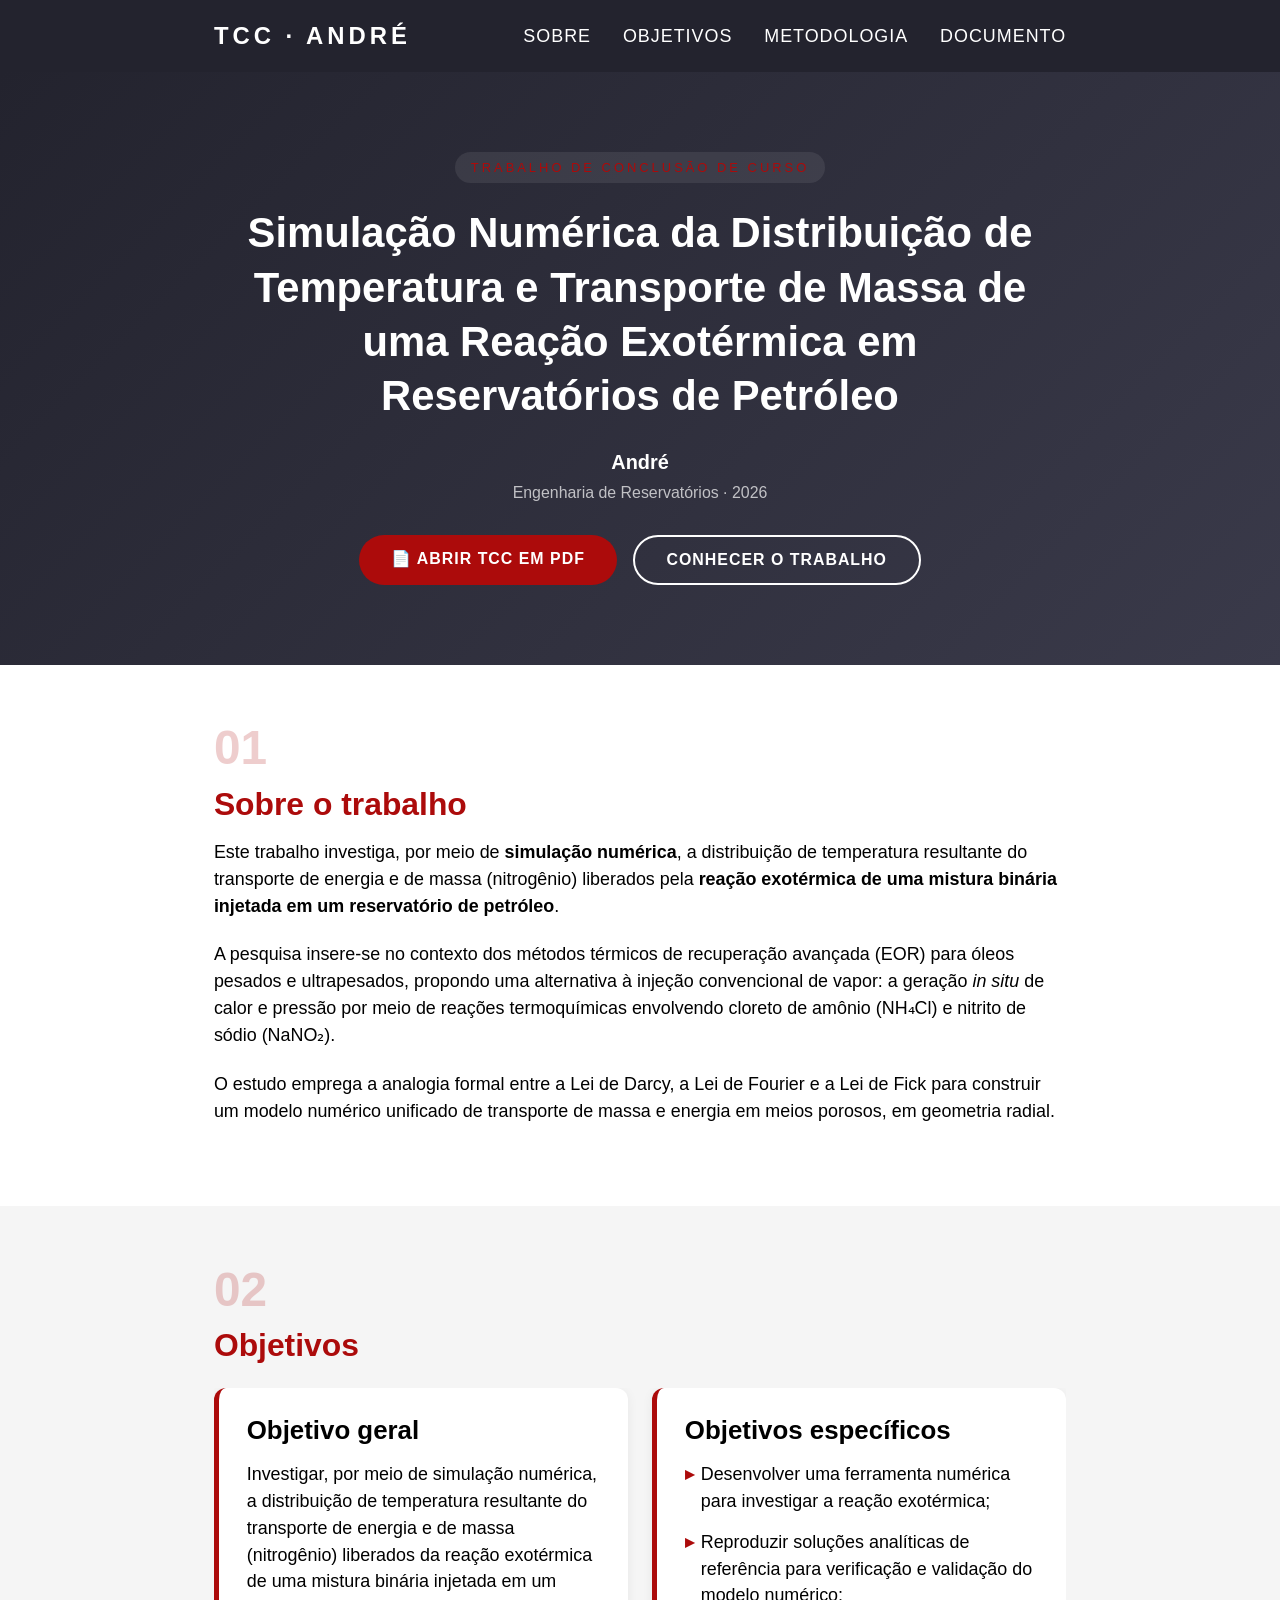
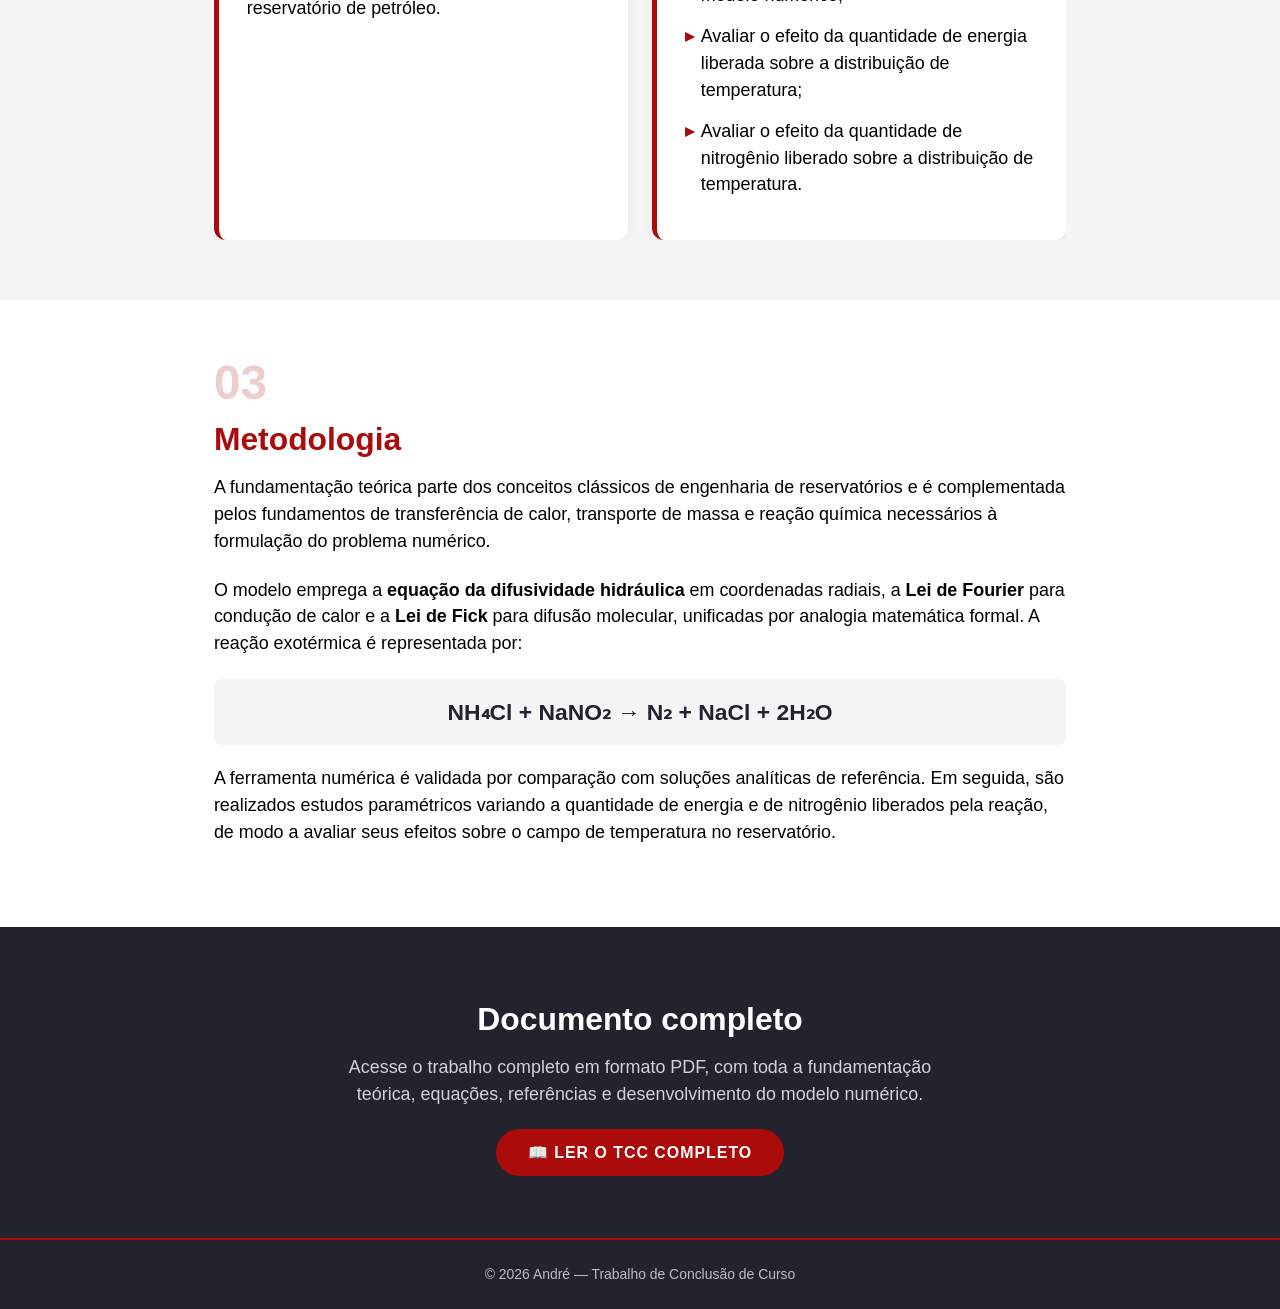
==== commit 430905ea: "Update index.html" ====
--- a/index.html
+++ b/index.html
@@ -5,12 +5,7 @@
     <meta charset="UTF-8">
     <meta name="viewport" content="width=device-width, initial-scale=1.0">
 
-    <title>Simulação Numérica de Reação Exotérmica em Reservatórios | André</title>
-
-    <!-- Fonte opcional para visual mais profissional -->
-    <link rel="preconnect" href="https://fonts.googleapis.com">
-    <link rel="preconnect" href="https://fonts.gstatic.com" crossorigin>
-    <link href="https://fonts.googleapis.com/css2?family=Inter:wght@300;400;600;700&display=swap" rel="stylesheet">
+    <title>Simulação Numérica de Reação Exotérmica | André</title>
 
     <link rel="stylesheet" href="./css/style.css">
 </head>
@@ -20,9 +15,7 @@
     <header class="navbar">
         <div class="container nav-content">
 
-            <a href="#" class="logo">
-                TCC · André
-            </a>
+            <a href="#" class="logo">TCC · André</a>
 
             <nav>
                 <a href="#sobre">Sobre</a>
@@ -34,13 +27,10 @@
         </div>
     </header>
 
-
     <main>
 
-        <!-- CAPA / HERO -->
-
+        <!-- CAPA -->
         <section class="hero">
-
             <div class="container hero-content">
 
                 <span class="tag">TRABALHO DE CONCLUSÃO DE CURSO</span>
@@ -51,44 +41,25 @@
                     em Reservatórios de Petróleo
                 </h1>
 
-                <p class="autor">
-                    André
-                </p>
-
-                <p class="instituicao">
-                    Engenharia de Reservatórios · 2026
-                </p>
+                <p class="autor">André</p>
+                <p class="instituicao">Engenharia de Reservatórios · 2026</p>
 
                 <div class="botoes">
-
-                    <a
-                        href="./arquivos/TCC - André.pdf"
-                        target="_blank"
-                        class="btn principal">
+                    <a href="./arquivos/TCC - André.pdf" target="_blank" class="btn principal">
                         📄 Abrir TCC em PDF
                     </a>
-
-                    <a
-                        href="#sobre"
-                        class="btn secundario">
+                    <a href="#sobre" class="btn secundario">
                         Conhecer o trabalho
                     </a>
-
                 </div>
 
             </div>
-
         </section>
 
-
         <!-- SOBRE -->
-
         <section id="sobre" class="secao">
-
             <div class="container">
-
                 <span class="numero">01</span>
-
                 <h2>Sobre o trabalho</h2>
 
                 <p>
@@ -105,8 +76,7 @@
                     propondo uma alternativa à injeção convencional de vapor:
                     a geração <em>in situ</em> de calor e pressão por meio de
                     reações termoquímicas envolvendo cloreto de amônio (NH₄Cl)
-                    e nitrito de sódio (NaNO₂), capazes de gerar calor, vapor
-                    e nitrogênio (N₂) diretamente na formação.
+                    e nitrito de sódio (NaNO₂).
                 </p>
 
                 <p>
@@ -115,28 +85,19 @@
                     numérico unificado de transporte de massa e energia em
                     meios porosos, em geometria radial.
                 </p>
-
             </div>
-
         </section>
 
-
         <!-- OBJETIVOS -->
-
         <section id="objetivos" class="secao destaque">
-
             <div class="container">
-
                 <span class="numero">02</span>
-
                 <h2>Objetivos</h2>
 
                 <div class="cards">
 
                     <div class="card">
-
                         <h3>Objetivo geral</h3>
-
                         <p>
                             Investigar, por meio de simulação numérica, a
                             distribuição de temperatura resultante do transporte
@@ -144,37 +105,26 @@
                             reação exotérmica de uma mistura binária injetada
                             em um reservatório de petróleo.
                         </p>
-
                     </div>
 
                     <div class="card">
-
                         <h3>Objetivos específicos</h3>
-
-                        <ul>
+                        <ul class="ulColn">
                             <li>Desenvolver uma ferramenta numérica para investigar a reação exotérmica;</li>
-                            <li>Reproduzir soluções analíticas de referência (fluxo radial de massa monofásico e bifásico e difusão de energia radial em meio poroso) para verificação e validação do modelo numérico empregado;</li>
-                            <li>Avaliar o efeito da quantidade de energia liberada pela reação exotérmica sobre a distribuição de temperatura no reservatório;</li>
-                            <li>Avaliar o efeito da quantidade de nitrogênio liberado na reação exotérmica sobre a distribuição de temperatura no reservatório.</li>
+                            <li>Reproduzir soluções analíticas de referência para verificação e validação do modelo numérico;</li>
+                            <li>Avaliar o efeito da quantidade de energia liberada sobre a distribuição de temperatura;</li>
+                            <li>Avaliar o efeito da quantidade de nitrogênio liberado sobre a distribuição de temperatura.</li>
                         </ul>
-
                     </div>
 
                 </div>
-
             </div>
-
         </section>
 
-
         <!-- METODOLOGIA -->
-
         <section id="metodologia" class="secao">
-
             <div class="container">
-
                 <span class="numero">03</span>
-
                 <h2>Metodologia</h2>
 
                 <p>
@@ -189,71 +139,44 @@
                     O modelo emprega a <strong>equação da difusividade hidráulica</strong>
                     em coordenadas radiais, a <strong>Lei de Fourier</strong> para
                     condução de calor e a <strong>Lei de Fick</strong> para difusão
-                    molecular, unificadas por analogia matemática formal. A reação
-                    exotérmica é representada por:
+                    molecular, unificadas por analogia matemática formal.
+                    A reação exotérmica é representada por:
                 </p>
 
-                <p class="formula">
+                <p id="formula">
                     NH₄Cl + NaNO₂ → N₂ + NaCl + 2H₂O
                 </p>
 
                 <p>
                     A ferramenta numérica é validada por comparação com soluções
-                    analíticas de referência (fluxo radial permanente, regime
-                    pseudopermanente e difusão radial de energia). Em seguida,
-                    são realizados estudos paramétricos variando a quantidade
-                    de energia e de nitrogênio liberados pela reação, de modo
-                    a avaliar seus efeitos sobre o campo de temperatura no
-                    reservatório.
+                    analíticas de referência. Em seguida, são realizados estudos
+                    paramétricos variando a quantidade de energia e de nitrogênio
+                    liberados pela reação, de modo a avaliar seus efeitos sobre
+                    o campo de temperatura no reservatório.
                 </p>
-
-                <p>
-                    A abordagem segue a progressão lógica: classificação
-                    termodinâmica de reservatórios → propriedades PVT e de rocha
-                    → métodos térmicos de recuperação → fluxo em meios porosos
-                    → transferência de energia → transporte de massa →
-                    reação exotérmica.
-                </p>
-
             </div>
-
         </section>
 
-
         <!-- DOCUMENTO -->
-
         <section id="documento" class="documento">
-
             <div class="container">
-
                 <h2>Documento completo</h2>
-
                 <p>
                     Acesse o trabalho completo em formato PDF, com toda a
                     fundamentação teórica, equações, referências e
                     desenvolvimento do modelo numérico.
                 </p>
 
-                <a
-                    href="./arquivos/TCC - André.pdf"
-                    target="_blank"
-                    class="btn principal">
+                <a href="./arquivos/TCC - André.pdf" target="_blank" class="btn principal">
                     📖 Ler o TCC completo
                 </a>
-
             </div>
-
         </section>
 
     </main>
 
-
-    <footer>
-
-        <p>
-            © 2026 André — Trabalho de Conclusão de Curso
-        </p>
-
+    <footer class="ending">
+        <p>© 2026 André — Trabalho de Conclusão de Curso</p>
     </footer>
 
 </body>
--- a/css/style.css
+++ b/css/style.css
@@ -1,747 +1,422 @@
-/*Geral*/
+/* ============================================
+   RESET E VARIÁVEIS (baseado no seu Geral.txt)
+   ============================================ */
 * {
     overflow-x: hidden;
     margin: 0;
     padding: 0;
     box-sizing: border-box;
-}            
+}
+
 :root {
-    font-size: 62.2%; /*1rem = 10px*/
-    --cor-tema--: #ac0b0b;;
+    font-size: 62.2%; /* 1rem = 10px */
+
+    --cor-tema--: #ac0b0b;
     --cor-primaria--: #23232e;
     --cor-titulo--: hsla(210, 11%, 15%, 1);
     --cor-paragrafo--: black;
-    --cor-kwai--: blue;
-    --cor-gradiente--: black,grey, red;
-
-    --nav-largura--: 7.2rem;
-    --largura-tela--: 758px
-}
-.wrapper {
-    /*Altura*/
-    width: 37.5rem;
-    /*Margem esquerda*/
+    --cor-fundo-claro--: #f5f5f5;
+    --cor-borda--: #e0e0e0;
+
+    --nav-altura--: 8vh;
+    --largura-max--: 900px;
+}
+
+html {
+    scroll-behavior: smooth;
+}
+
+body {
+    width: 100%;
+    min-height: 100%;
+    background-color: white;
+    font-family: -apple-system, BlinkMacSystemFont, 'Segoe UI', Roboto,
+                 Oxygen, Ubuntu, Cantarell, 'Open Sans', 'Helvetica Neue', sans-serif;
+    color: var(--cor-paragrafo--);
+}
+
+/* Container centralizado */
+.container {
+    width: 100%;
+    max-width: var(--largura-max--);
     margin-inline: auto;
     padding-inline: 2.4rem;
-
-}
-html {
-    scroll-behavior: smooth;
-}
-
-/*Corpo*/ 
-body {
-    height: 100%;
-    width: 100%;
-    justify-content:center;
-    background-color: white;
-}
-/*Cabeçario*/   
-header {
-    align-items: center;
-    justify-content:center;
-    margin-top: auto
-}
-#header::before {
-    content: "";
-    width: 100%;
-    height: (108px + var(--nav-largura--));
-    /*cor de fundo do site*/
-    display: block;
-
-    
-}
-/*titulo 1*/ 
+}
+
+/* ============================================
+   TIPOGRAFIA
+   ============================================ */
 h1 {
-    /*Margem esquerda*/
-    margin-left: 1rem;
-    /*Margem direita*/
-    margin-right: 1rem;
-    /*Tamanho da fonte*/
     font-size: 3.8rem;
-    /*Cor*/
     color: var(--cor-titulo--);
-    /*Margem abaixo*/
     margin-bottom: 2.4rem;
-}
-/*Titulo 2*/
+    line-height: 120%;
+}
+
 h2 {
+    font-size: 3.2rem;
+    color: var(--cor-tema--);
+    margin-bottom: 1.6rem;
     margin-top: 1.4rem;
-    /*Margem esquerda*/
-    margin-left: 1rem;
-    /*Margem direita*/
-    margin-right: 1rem;
-
-    justify-content: center;
-    /*Cor*/
-    color: var(--cor-tema--);
-    /*Tamanho da fonte*/
-    font-size: 3.2rem;
-    /*Margem abaixo*/
-    margin-bottom: 1.6rem;}
-
-/*Titulo 3*/ 
+}
+
 h3 {
-    /*Margem esquerda*/
-    margin-left: 1rem;
-    /*Margem direita*/
-    margin-right: 1rem;
-
-    justify-content: center;
-    /*Cor*/
+    font-size: 2.6rem;
     color: black;
-    /*Tamanho da fonte*/
-    font-size: 2.6rem;
-    /*Margem abaixo*/
-    margin-bottom: 1.6rem;}
-/*Titulo 4*/ 
-h4 {
-    /*Margem esquerda*/
-    margin-left: 1rem;
-    /*Margem direita*/
-    margin-right: 1rem;
-    /*Cor*/
-    color: black;
-    /*Tamanho da fonte*/
-    font-size: 2.2rem;
-    /*Margem abaixo*/
     margin-bottom: 1.6rem;
 }
-/*Titulo 5*/ 
-h5 {
-    /*Margem esquerda*/
-    margin-left: 1rem;
-    /*Margem direita*/
-    margin-right: 1rem;
-    /*Cor*/
-    color: black;
-    /*Tamanho da fonte*/
-    font-size: 1.8rem;
-    /*Margem abaixo*/
-    margin-bottom: 1.6rem;
-}
-/*Parágrafo*/ 
+
 p {
-    /*Margem esquerda*/
-    margin-left: 1rem;
-    /*Margem direita*/
-    margin-right: 1rem;
-    /*Tamanho da fonte*/
     font-size: 1.8rem;
     font-weight: 400;
-    /*Altura da linha*/
     line-height: 150%;
-    /*Cor*/
     color: var(--cor-paragrafo--);
-    /*Margem abaixo*/
     margin-bottom: 2.2rem;
 }
-#my-keen-slider {
-    margin-top: 1.4rem;
-    display: inline-flex;
-}
-.keen-slider__slide li {
-    list-style: none;
-}
-.keen-slider__slide {
-    list-style: none;
-}
+
 ul {
     list-style: none;
 }
-section ul {
-    display: block;
-}
-e {
-    font-size: 1.2rem;
-}
-/*Cor de texto*/
-.red {
- color: red;
-}
-.blue {
-    color: blue;
-}
-
-#lista {
-    display: flex;
-    left: 10%; 
-    justify-content: center; 
-    flex-direction: column;
-}
-
-#Ref {
-    list-style: none;
-    display: block;
-    margin-bottom: 1.2rem;
-    font-size: 1.8rem;
-    margin-left: 1rem;
-    margin-right: 1rem;
-}
-
-/*Estilos de redação*/
-.subButton {
-    text-transform: uppercase;
-    margin-left: 30px;
-    color: rgb(255, 255, 255);
-    background-color: rgb(29, 29, 29);
-    cursor: pointer;
-    padding: 20px;
-    width: 76%;
-    border: none;
-    text-align: center;
-    outline: none;
-    transition: 0.8s;
-}
-button.subButton:hover {
-    color: rgb(0, 0, 0);
-    background: rgb(172, 172, 172);
-    transition: 0.5s;
-}
-
-/*Estilos das fórmulas*/
+
+a {
+    color: black;
+    text-decoration: none;
+    transition: 0.3s;
+}
+
+a:hover {
+    color: var(--cor-tema--);
+    opacity: 0.8;
+}
+
 #formula {
     font-size: 2.3rem;
-}
-.formulaESCR {
+    text-align: center;
+    font-weight: 600;
+    color: var(--cor-primaria--);
+    background: var(--cor-fundo-claro--);
+    padding: 1.6rem;
+    border-radius: 8px;
+    margin-block: 2rem;
+}
+
+/* ============================================
+   NAVBAR
+   ============================================ */
+.navbar {
+    background: var(--cor-primaria--);
+    height: var(--nav-altura--);
+    display: flex;
+    align-items: center;
+    position: sticky;
+    top: 0;
+    z-index: 100;
+}
+
+.nav-content {
+    display: flex;
+    justify-content: space-between;
+    align-items: center;
+}
+
+.logo {
+    font-size: 2.4rem;
+    text-transform: uppercase;
+    letter-spacing: 4px;
+    color: white;
+    font-weight: 700;
+}
+
+.logo:hover {
+    color: var(--cor-tema--);
+    opacity: 1;
+}
+
+.navbar nav {
+    display: flex;
+    gap: 2.4rem;
+}
+
+.navbar nav a {
+    color: white;
+    font-size: 1.6rem;
+    text-transform: uppercase;
+    letter-spacing: 1px;
+}
+
+.navbar nav a:hover {
+    color: var(--cor-tema--);
+    opacity: 1;
+}
+
+/* ============================================
+   HERO / CAPA
+   ============================================ */
+.hero {
+    background: linear-gradient(135deg, var(--cor-primaria--) 0%, #3a3a4a 100%);
+    padding-block: 8rem;
+    text-align: center;
+}
+
+.hero-content {
+    display: flex;
+    flex-direction: column;
+    align-items: center;
+}
+
+.tag {
+    display: inline-block;
+    font-size: 1.3rem;
+    letter-spacing: 3px;
+    color: var(--cor-tema--);
+    background: rgba(255, 255, 255, 0.08);
+    padding: 0.8rem 1.6rem;
+    border-radius: 40px;
+    margin-bottom: 2.4rem;
+    text-transform: uppercase;
+}
+
+.hero h1 {
+    color: white;
+    max-width: 800px;
+    font-size: 3.6rem;
+    line-height: 130%;
+}
+
+.autor {
+    color: white;
+    font-size: 2rem;
+    font-weight: 600;
+    margin-bottom: 0.4rem;
+}
+
+.instituicao {
+    color: rgba(255, 255, 255, 0.7);
+    font-size: 1.6rem;
+    margin-bottom: 3rem;
+}
+
+.botoes {
+    display: flex;
+    flex-wrap: wrap;
+    gap: 1.6rem;
+    justify-content: center;
+}
+
+/* ============================================
+   BOTÕES
+   ============================================ */
+.btn {
+    display: inline-block;
+    padding: 1.4rem 3.2rem;
+    font-size: 1.6rem;
+    font-weight: 700;
+    text-transform: uppercase;
+    letter-spacing: 1px;
+    border-radius: 40px;
+    border: none;
+    cursor: pointer;
+    transition: 0.4s;
+    text-align: center;
+}
+
+.btn.principal {
+    background: var(--cor-tema--);
+    color: white;
+}
+
+.btn.principal:hover {
+    background: black;
+    color: white;
+    opacity: 1;
+}
+
+.btn.secundario {
+    background: transparent;
+    color: white;
+    border: 2px solid white;
+}
+
+.btn.secundario:hover {
+    background: white;
+    color: var(--cor-primaria--);
+    opacity: 1;
+}
+
+/* ============================================
+   SEÇÕES
+   ============================================ */
+.secao {
+    padding-block: 6rem;
+}
+
+.secao.destaque {
+    background: var(--cor-fundo-claro--);
+}
+
+.numero {
     display: block;
-}
-
-/*UL EM COLUNA*/
+    font-size: 4.8rem;
+    font-weight: 700;
+    color: var(--cor-tema--);
+    opacity: 0.2;
+    line-height: 1;
+    margin-bottom: 0.8rem;
+}
+
+/* ============================================
+   CARDS (OBJETIVOS)
+   ============================================ */
+.cards {
+    display: grid;
+    grid-template-columns: 1fr;
+    gap: 2.4rem;
+    margin-top: 2.4rem;
+}
+
+.card {
+    background: white;
+    padding: 2.8rem;
+    border-radius: 12px;
+    border-left: 5px solid var(--cor-tema--);
+    box-shadow: 0 2px 12px rgba(0, 0, 0, 0.06);
+    transition: 0.4s;
+}
+
+.card:hover {
+    transform: translateY(-4px);
+    box-shadow: 0 8px 24px rgba(0, 0, 0, 0.1);
+}
+
+.card p {
+    margin-bottom: 0;
+}
+
+/* Lista dos objetivos específicos */
 .ulColn {
     display: block;
-    margin-left: 1rem;
-    margin-right: 1rem;   
-}
-.ulColn li{
+}
+
+.ulColn li {
     font-size: 1.8rem;
     list-style: none;
     margin-bottom: 1.4rem;
-}
-/*LI DA SEÇÃO*/
-li section {
-    margin-left: auto;
-    margin-right: auto;
-    margin-top: 0;
-    /*background: rgba(155, 155, 155, 0.486);*/
-}
-/*Botão*/
-header button {
-    /*Altura*/
-    height: 6.2rem;
-    /*Largura*/
-    width: 26.3rem;
-
-    /*Borda*/
-    border: none;
-    /*Raio da borda*/
-    border-radius: 4rem;
-    
-
-    /*Margem abaixo*/
-    margin-bottom: 3rem;
-    
-    /*Tamanho da fonte*/
-    font-size: 1.6rem;
+    padding-left: 1.6rem;
+    position: relative;
+    line-height: 150%;
+}
+
+.ulColn li::before {
+    content: "▸";
+    color: var(--cor-tema--);
+    position: absolute;
+    left: 0;
     font-weight: 700;
-    /*Cor*/
-    /*Transformação do texto*/
-    text-transform: uppercase;
-    
-    /*Alinhamento*/
-    align-items: center;
-    /*Ajustamento do conteudo*/
-    justify-content: center;
-    /*Espaço entre os elementos*/
-    gap: 1.2rem;
-    /*Display*/
-    display: inline;
-    /*Margem esquerda*/
-    margin-left: auto;
-    /*Margem direita*/
-    margin-right: auto;
-    user-select: none;
-
-    
-}
-a {
-    color: black;
-    text-decoration: none;
-}
-button{
-    color: black;
-}
-a button:hover {
-    cursor: pointer;
-    color: white;
-    transition: 0.5s;
-    background: rgb(0, 0, 0);
-}
-/*Animação do botão*/
-.btn:hover {
-    transition: 0.5s;
-    background: rgb(0, 0, 0);
-}
-.linkBotao {
-    text-decoration: none;
-    appearance: button;
-    color: white;
-}
-
-/*Navegação*/
-#img {
-    max-width: 1.6rem;
-    width: auto;
-    height: auto;
-    gap: 0.2rem; 
-}
-
-#navigation {
-    width: 100%;
-}
-#navigation ul {
-    list-style: none;
-}
-nav.scroll button path{
-    stroke: white;
-    opacity: 0;
-}
-nav button {
-    background: none;
-    border: none;
-    cursor: pointer;
-}
-p a {
-    color:blue;
-}
-nav a {
-    z-index: 1;
-    color: white;
-    text-decoration: none;
-    transition: 0.3s;
-}
-nav svg:hover {
-    opacity: 0.7;
-    transition: 0.6s;
-}
-
-a:hover {
-    color:red;
-    opacity: 0.7;
-}
-.logo {
-    font-size: 24px;
-    text-transform: uppercase;
-    letter-spacing: 4px;
-}
-nav {
-    display: flex;
-    justify-content: space-around;
-    align-items: center;
-    font-family: -apple-system, BlinkMacSystemFont, 'Segoe UI', Roboto, Oxygen, Ubuntu, Cantarell, 'Open Sans', 'Helvetica Neue', sans-serif;
+}
+
+/* ============================================
+   DOCUMENTO
+   ============================================ */
+.documento {
     background: var(--cor-primaria--);
-    height: 8vh;
-}
-
-header .menu-expanded .logo {
-    position: relative;
-    z-index: 10;
-
-}
-
-.btn {
-    margin-top: 2.5%;
-    margin-bottom: 2.5%;
-    display: block;
-    margin-left: auto;
-    margin-right: auto;
-    /*Altura*/
-    height: 7.2rem;
-    /*Largura*/
-    width: 32.3rem;
-    font-size: 20px;
-}
-
-.search-box {
-    transition: 0.8s;
-    background: black;
-    position: relative;
-    top: 10px;
-    left: 10px;
-
-    overflow: hidden;
-
-    width:96%;
-    height: 50px;
-    border-radius: 40px;
-    padding: 10px;
-
-    display: flex;
-    justify-content: space-between;
-    align-items: center;
-}
-
-@media (min-width: 818px) {
-    .formulaIMG {
-        margin-bottom: 2rem;
-        display: flex;
-    }
-    /*Barra de pesquisa*/
-
-    ::-webkit-input-placeholder{
-        font-size: 17px;
-        font-family: -apple-system, BlinkMacSystemFont, 'Segoe UI', Roboto, Oxygen, Ubuntu, Cantarell, 'Open Sans', 'Helvetica Neue', sans-serif;
-        color: rgba(255, 255, 255, 0.753);
-    }
-    .search-txt {
-
-        color: whitesmoke;
-        background: none;
-        border: none;
-        outline: none;
-        padding: 0;
-
-        font-size: 16px;
-
-        transition: 0.4s;
-        line-height: 40px;
-        width: 96%;
-        padding-left: 20px;
-    }
-    .search-btn {
-        display: none;
-    }
-
-
-    /*Estrutura do site*/
-    header {
-        display: block;
-    }
-    nav button {
-        display: none;
-    }
-    nav div.botao {
-        visibility: hidden;
-        display: none;
-    }
-    ul {
-        font-size:24px;
-        gap: 17px;
-        display: inline-flex;
-        flex-direction: row;
-        justify-content: space-between;
-
-    }
-    .logo {
-        font-size: 30px
-    }
-     
-    nav #menu {
-        display: none;
-    }
-    body #navigation {
+    padding-block: 6rem;
+    text-align: center;
+}
+
+.documento h2 {
+    color: white;
+}
+
+.documento p {
+    color: rgba(255, 255, 255, 0.8);
+    max-width: 600px;
+    margin-inline: auto;
+}
+
+.documento .btn.principal {
+    background: var(--cor-tema--);
+    color: white;
+}
+
+.documento .btn.principal:hover {
+    background: white;
+    color: var(--cor-primaria--);
+}
+
+/* ============================================
+   FOOTER
+   ============================================ */
+.ending {
+    background: var(--cor-primaria--);
+    padding: 2.4rem;
+    text-align: center;
+    border-top: 2px solid var(--cor-tema--);
+}
+
+.ending p {
+    color: rgba(255, 255, 255, 0.7);
+    font-size: 1.4rem;
+    margin-bottom: 0;
+}
+
+/* ============================================
+   RESPONSIVO
+   ============================================ */
+@media (min-width: 768px) {
+
+    .cards {
+        grid-template-columns: 1fr 1fr;
+    }
+
+    .hero h1 {
+        font-size: 4.2rem;
+    }
+
+    .navbar nav {
+        gap: 3.2rem;
+    }
+
+    .navbar nav a {
+        font-size: 1.8rem;
+    }
+}
+
+@media (max-width: 500px) {
+
+    :root {
+        --nav-altura--: auto;
+    }
+
+    .navbar {
+        padding-block: 1.2rem;
+        height: auto;
+    }
+
+    .nav-content {
+        flex-direction: column;
+        gap: 1.2rem;
+    }
+
+    .navbar nav {
+        flex-wrap: wrap;
         justify-content: center;
-    }
-
-    .acordeon {
-        margin-left: 20px;
-    }
-}
-
-/*Quando o menu ta fechado*/
-@media (max-width: 818px) {
-    .block {
-        opacity: 0;
-        visibility: hidden;
-        display: none;
-    }
-    .botao svg {
-        margin-top: 4px;
-    }
-    body.menu-expanded .botao  svg {
-        margin-top: 0;
-    }
-    #lista {
-        justify-content: center;
-    }
-    .formulaIMG {
-        display: block;
-    }
-    nav svg {
-        display: block;
-    }
-
-    /*Menu fechado*/
-    
-    .menu,
-    .close-menu,
-    body.menu-expanded button.open-menu,
-    body.menu-expanded header {
-        display: none;
-        opacity: 0;
-        visibility: hidden;
-    }
-    /*Menu ativo*/
-    .open-menu {
-        margin-top: 4;
-    }
-    body.menu-expanded .menu,
-    body.menu-expanded button.close-menu {
-        
-        display: flex;
-        opacity: 1;
-        visibility: visible;
-    }
-
-    body.menu-expanded {
-        overflow: hidden;
-    }
-    body.menu-expanded > :not(nav) {
-        display: block;
-    }
-
-    body.menu-expanded .menu ul{
+        gap: 1.6rem;
+    }
+
+    .navbar nav a {
+        font-size: 1.4rem;
+    }
+
+    .hero {
+        padding-block: 5rem;
+    }
+
+    .hero h1 {
+        font-size: 2.8rem;
+    }
+
+    .btn {
         width: 100%;
-        height: 90%;
-        margin: auto;
-        flex-direction: column;
-        display: flex;
-        align-items: center;
-        font-size: 20px;
-        text-transform: uppercase;
-        letter-spacing: 4px;
-        justify-content: space-around;
-    }
-
-    body.menu-expanded .menu { 
-        display: flex;
-        align-items: center;
-        justify-content: center; 
-        z-index: 0 ;
-        position: fixed;
-        top: 0;
-        left: 0;
-        background-color: var(--cor-primaria--);
-
-        width: 100vw;
-        height: 100vh;
-
-        padding-top: 5%;
- 
-    }
-    nav div.menu #menu {
-        transform: translateY(100%);
-    }
-    body.menu-expanded nav div.menu #menu {
-        transform: translateY(0);  
-        transition: 0.8s; 
-    }
-    
-
-    body.menu-expanded button {
-        align-items: center;
-        justify-content: center; 
-        z-index: 0 ;
-        top: 0;
-        left: 0;
-        z-index: 100;
-        position: relative;
-    }
-
-    /*Barra de pesquisa*/
-    
-    ::-webkit-input-placeholder{
-        font-size: 17px;
-        font-family: -apple-system, BlinkMacSystemFont, 'Segoe UI', Roboto, Oxygen, Ubuntu, Cantarell, 'Open Sans', 'Helvetica Neue', sans-serif;
-        color: rgba(255, 255, 255, 0.753);
-    }
-    .search-txt {
-
-        color: whitesmoke;
-        background: none;
-        border: none;
-        outline: none;
-        padding: 0;
-
-        font-size: 16px;
-
-        transition: 0.4s;
-        line-height: 40px;
-        width: 96%;
-        padding-left: 20px;
-    }
-    .search-btn {
-        display: none;
-    }
-}
-
-/*Estilização do efeito arcodeon*/
-.OpenClose {
-    display: none;   
-}
-.acordeon {
-    text-transform: uppercase;
-    color: #444;
-    background-color: #eee;
-    cursor: pointer;
-    padding: 20px;
-    border: none;
-    text-align: center;
-    outline: none;
-    transition: 0.8s;
-}
-button.acordeon:hover {
-    color: #eee;
-    background: rgb(7, 19, 5);
-    transition: 0.5s;
-}
-.estrutura {
-    display: block;
-
-}
-section .corFundo {
-    background-color: rgba(148, 148, 148, 0.719);
-    margin-right: 5%;
-    margin-left: 5%;
-}
-
-/*Final do site*/
-footer {
-    position: absolute;
-}
-svg {
-    cursor: pointer;
-}
-.ending svg {
-    max-margin: 430px;
-    height: 10%;
-    width: 10%;
-    margin-bottom: 20px;
-    margin-left: 10px;
-    margin-right: 10px;
-}
-@media (min-width: 668px) {
-    .imagens {
-        display: flex;
-        align-items: center;
-        justify-content: left;
-    }
-    .logosIMG img {
-        display: block;
-        align-items: center;
-        justify-content: left;
-    }
-    
-    .ending {
-        height: 20%;
-        width: 100%;
-        display: block;
-        position: relative;
-        background: var(--cor-primaria--);
-        align-items: center;
-        justify-content: left;
-    }
-    .ending h3 {
-        display: block;
-        color: white;
-        font-size: 20px;
-    }
-    .ending p {
-        display: block;
-        color: white;
-        margin-bottom: 0;
-    }
-    .ending svg {
-            justify-content: space-around;
-    }
-    
-    .ending svg {
-        height: 7%;
-        width: 7%;
-    }
-    .ending img {
-        height: 7%;
-        width: 7%;
-        margin-bottom: 20px;
-        margin-left: 10px;
-        margin-right: 10px;
-    }
-    .ending svg:hover {
-        stroke: hwb(0 0% 100%);
-        width: 9%;
-        height: 9%;
-        opacity: 0.6;
-        transition: 0.8s;
-    }
-    .ending img:hover {
-        width: 9%;
-        height: 9%;
-        opacity: 0.6;
-        transition: 0.8s;
-    }
-}
-
-@media (max-width: 668px) {
-    .ending {
-        height: 20%;
-        width: 100%;
-        display: block;
-        position: relative;
-        background: var(--cor-primaria--);
-        align-items: center;
-        justify-content: space-around;
-    }
-    
-    .ending h3 {
-        display: flex;
-        align-items: center;
-        justify-content: center;
-        color: white;
-        font-size: 20px;
-    }
-    .ending p {
-        display: flex;
-        align-items: center;
-        justify-content: center;
-        color: white;
-        margin-bottom: 0;
-    }
-    .imagens {
-        display: flex;
-        align-items: center;
-        justify-content: space-around;
-    }
-    .logosIMG img {
-        display: flex;
-        align-items: center;
-        justify-content: space-around;
-    }
-
-    .ending svg {
-        height: 10%;
-        width: 10%;
-    }
-    .ending img {
-        height: 10%;
-        width: 10%;
-        margin-bottom: 20px;
-        margin-left: 10px;
-        margin-right: 10px;
-    }
-    .ending svg:hover {
-        stroke: hwb(0 0% 100%);
-        width: 14%;
-        height: 14%;
-        opacity: 0.6;
-        transition: 0.8s;
-    }
-    .ending img:hover {
-        width: 14%;
-        height: 14%;
-        opacity: 0.6;
-        transition: 0.8s;
-    }
-}
-div.imagens a {
-    display: contents;
-}
+        max-width: 320px;
+    }
+}
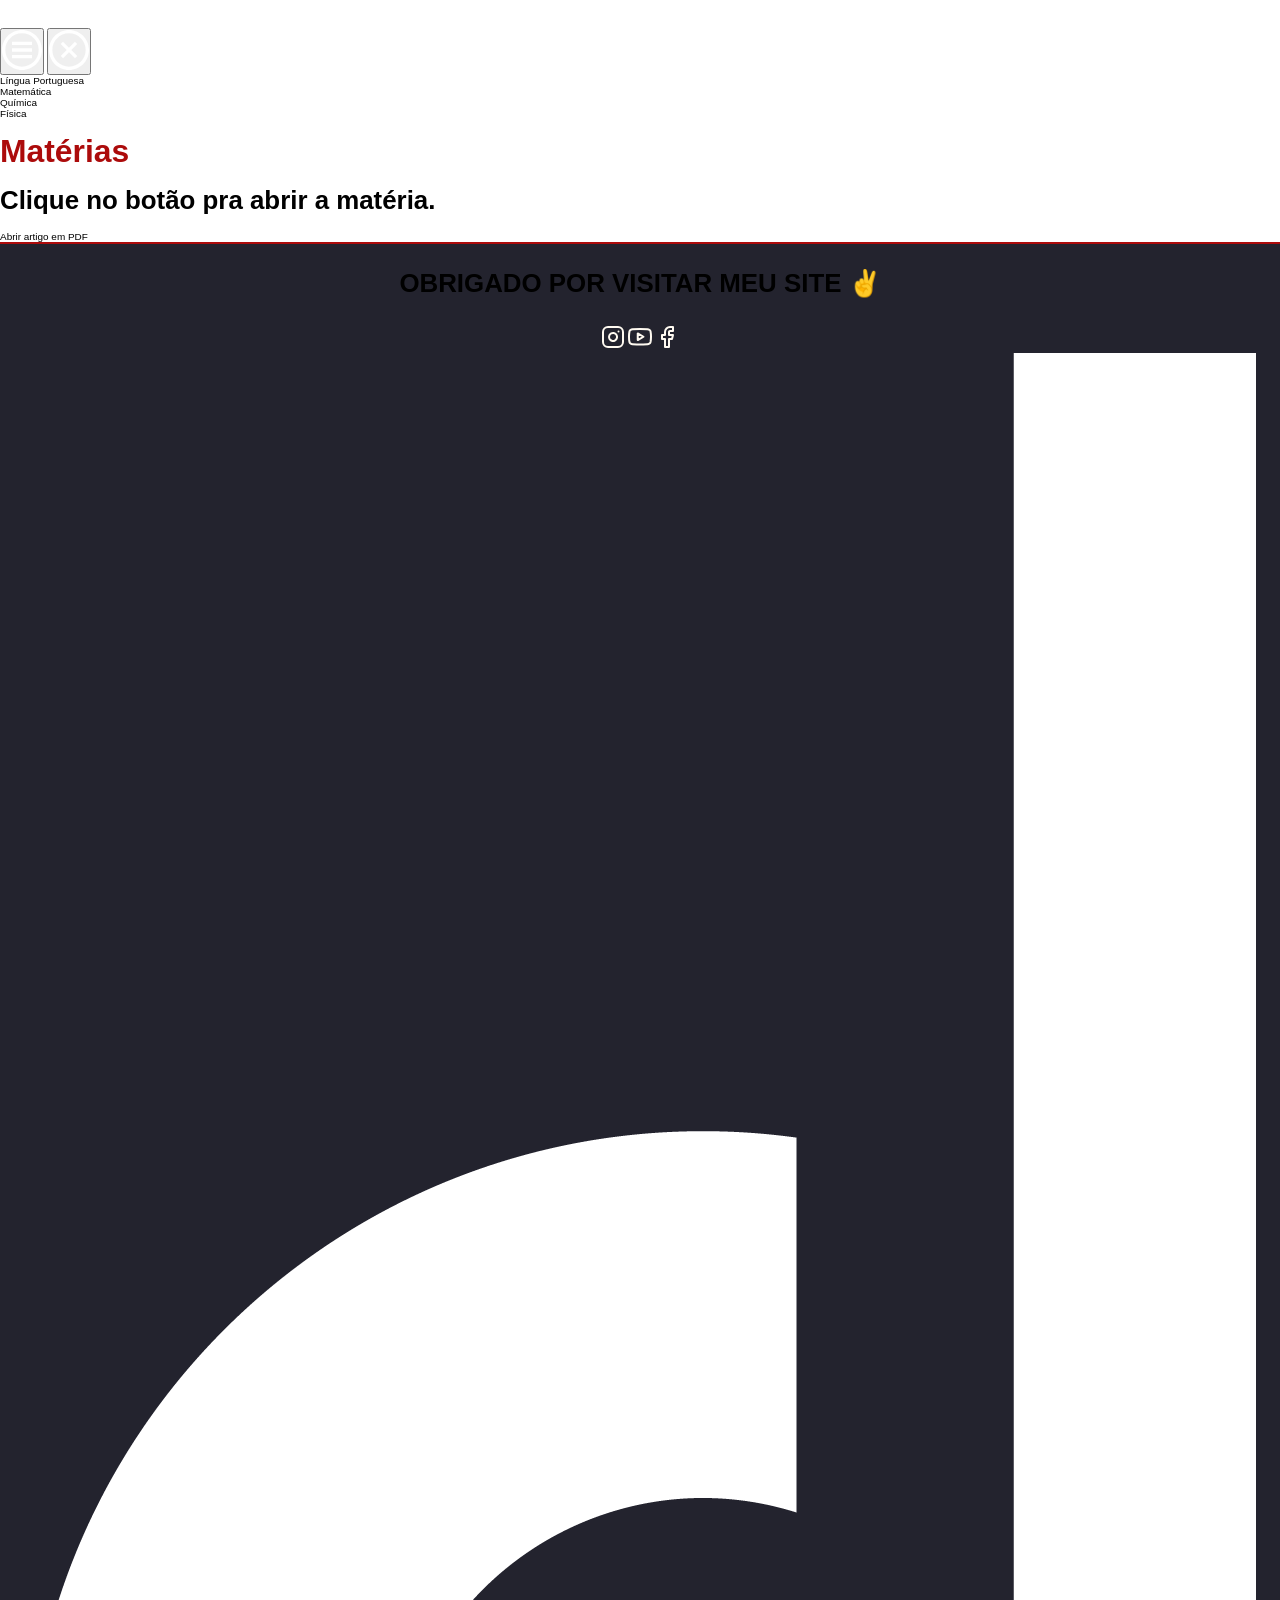
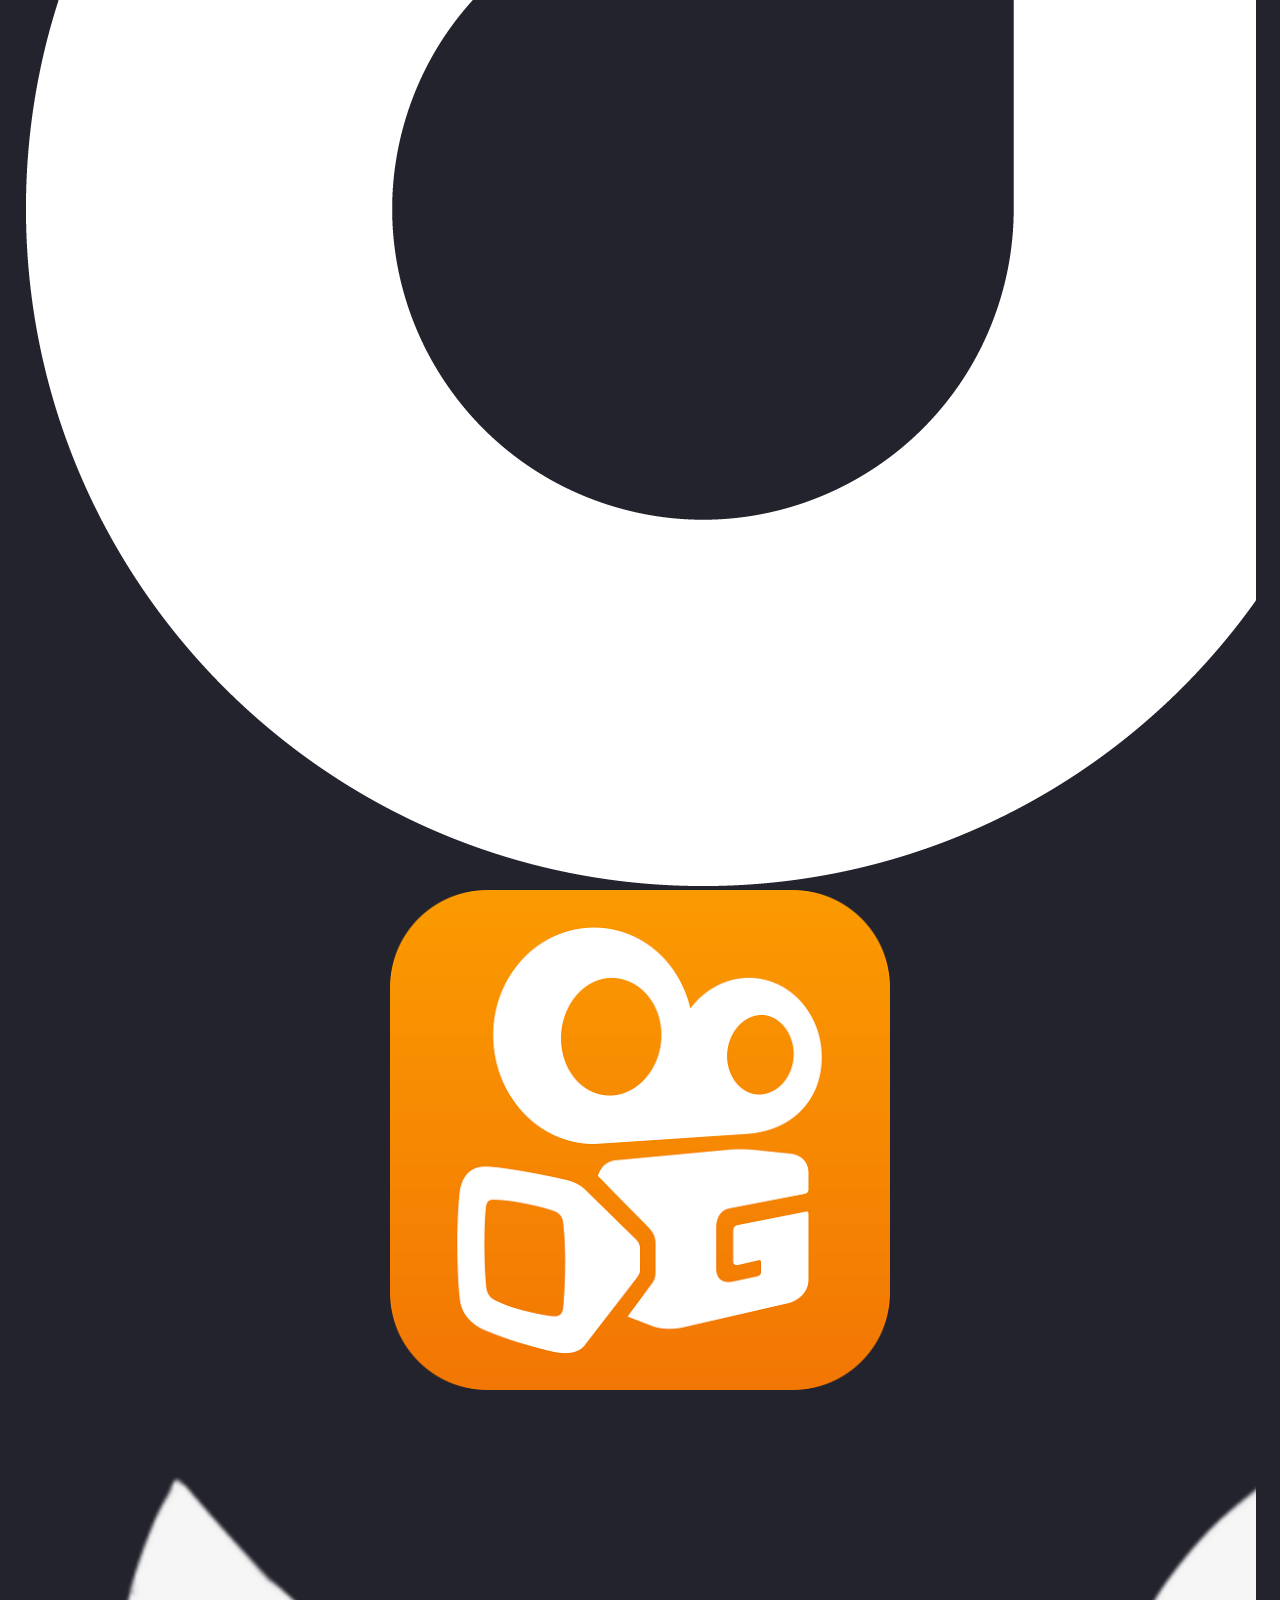
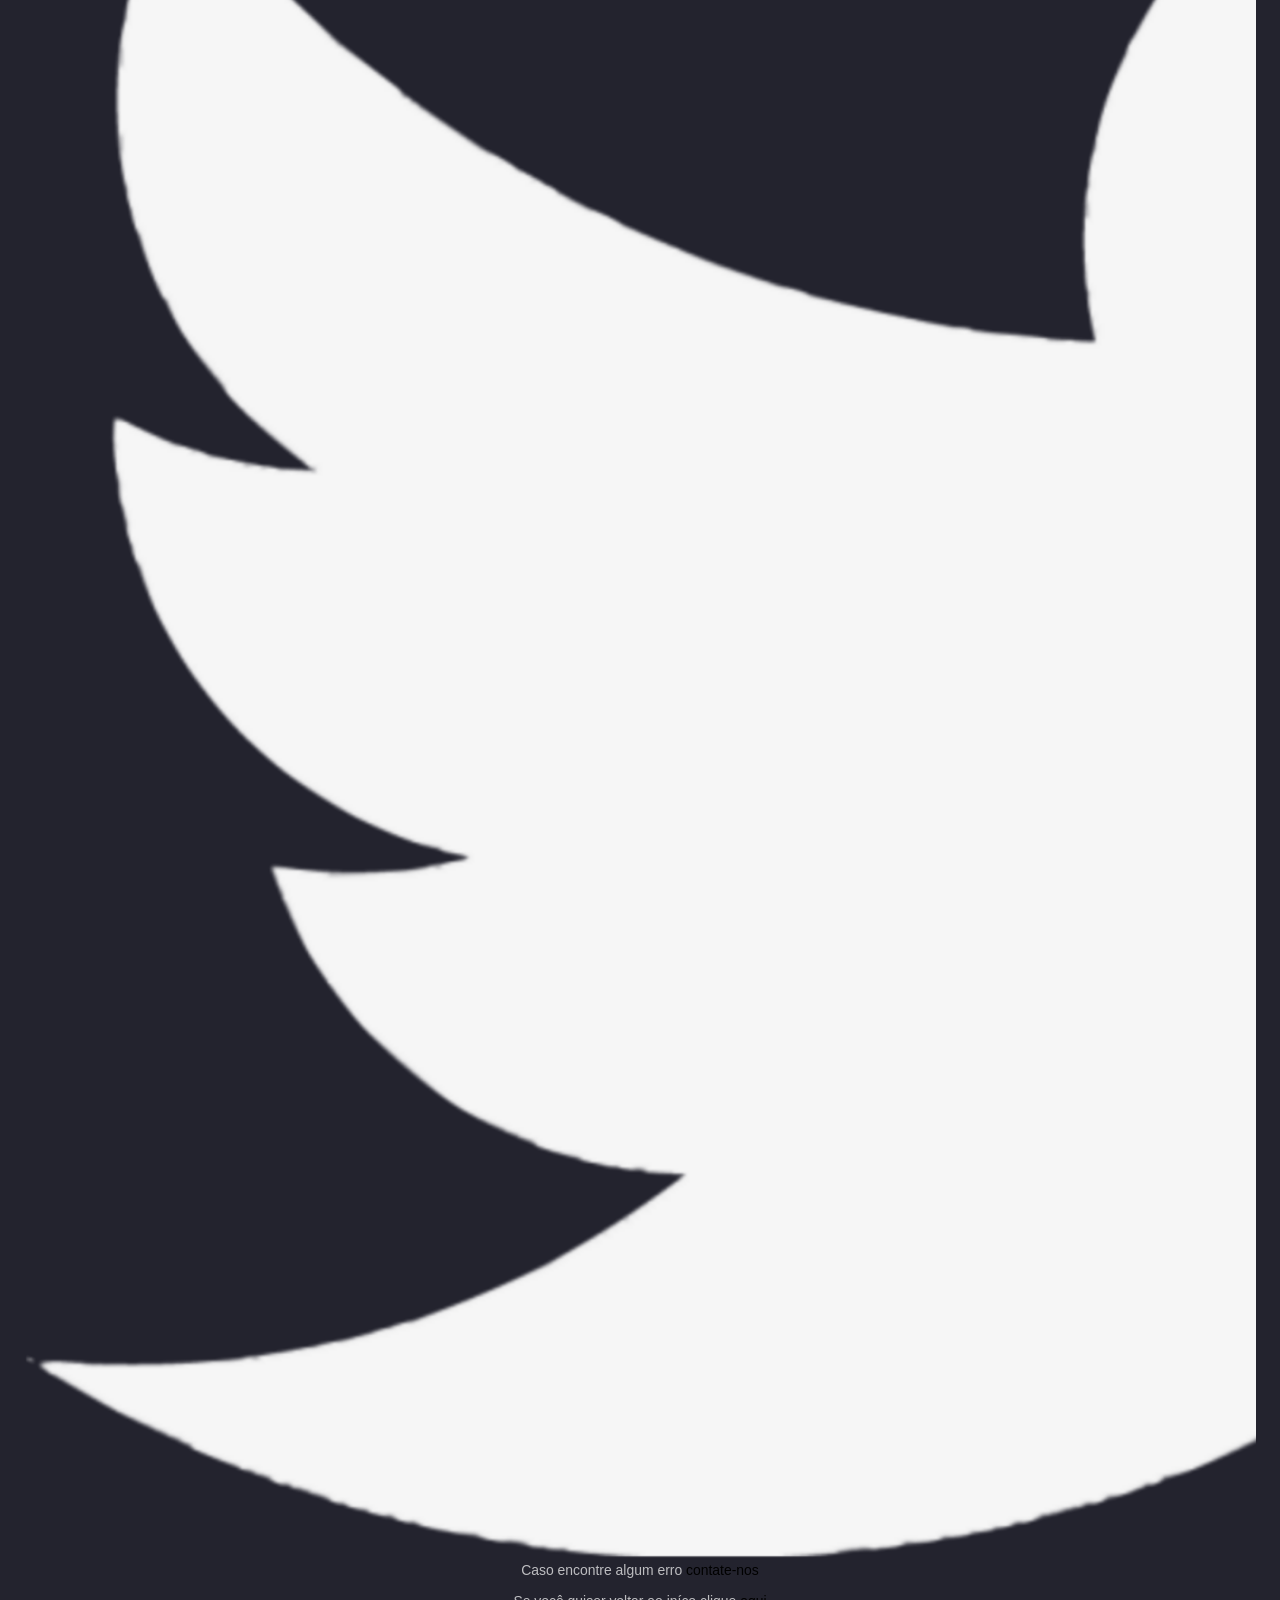
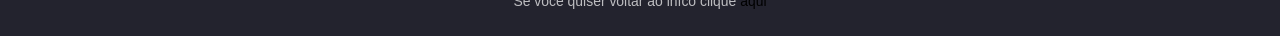
==== commit a3cc06a5: "Update index.html" ====
--- a/index.html
+++ b/index.html
@@ -1,4 +1,4 @@
-<!DOCTYPE html>
+<!--<!DOCTYPE html>
 <html lang="pt-BR">
 
 <head>
@@ -29,7 +29,6 @@
 
     <main>
 
-        <!-- CAPA -->
         <section class="hero">
             <div class="container hero-content">
 
@@ -56,7 +55,6 @@
             </div>
         </section>
 
-        <!-- SOBRE -->
         <section id="sobre" class="secao">
             <div class="container">
                 <span class="numero">01</span>
@@ -88,7 +86,6 @@
             </div>
         </section>
 
-        <!-- OBJETIVOS -->
         <section id="objetivos" class="secao destaque">
             <div class="container">
                 <span class="numero">02</span>
@@ -121,7 +118,6 @@
             </div>
         </section>
 
-        <!-- METODOLOGIA -->
         <section id="metodologia" class="secao">
             <div class="container">
                 <span class="numero">03</span>
@@ -157,7 +153,6 @@
             </div>
         </section>
 
-        <!-- DOCUMENTO -->
         <section id="documento" class="documento">
             <div class="container">
                 <h2>Documento completo</h2>
@@ -181,4 +176,118 @@
 
 </body>
 
+</html>--!>
+<!DOCTYPE html>
+<html lang="pt-br">
+<head>
+    <meta charset="UTF-8" />
+    <meta http-equiv="X-UA-Compatible" content="IE=edge" />
+    <meta name="viewport" content="width=device-width, initial-scale=1.0" />
+    <meta name="purpleads-verification" content="339d6f4070c810f1a2ec8968"/>
+    <title>Meus Estudos</title>
+    <link rel="stylesheet" href="./css/style.css">
+    <script async src="https://pagead2.googlesyndication.com/pagead/js/adsbygoogle.js?client=ca-pub-5356008714040115"
+     crossorigin="anonymous"></script>
+    <script async custom-element="amp-auto-ads"
+        src="https://cdn.ampproject.org/v0/amp-auto-ads-0.1.js">
+    </script>
+</head>
+
+<body id="top">
+    <amp-auto-ads type="adsense"
+        data-ad-client="ca-pub-5356008714040115">
+    </amp-auto-ads>
+    <div class="navigation" onscroll="onScroll">
+      <nav id="navigation">
+ 
+        <a class="logo" href="https://meusestudos.netlify.app/">Meus Estudos</a>
+
+        <div class="botao">
+            <button onclick="openMenu()" class="open-menu">
+                <svg xmlns="http://www.w3.org/2000/svg" fill="white" width="40" height="40" viewBox="0 0 24 24"><path d="M12 2c5.514 0 10 4.486 10 10s-4.486 10-10 10-10-4.486-10-10 4.486-10 10-10zm0-2c-6.627 0-12 5.373-12 12s5.373 12 12 12 12-5.373 12-12-5.373-12-12-12zm6 17h-12v-2h12v2zm0-4h-12v-2h12v2zm0-4h-12v-2h12v2z"/></svg>
+ 
+            </button>
+            <button onclick="closeMenu()" class="close-menu">
+                <svg xmlns="http://www.w3.org/2000/svg" fill="white" width="40" height="40" viewBox="0 0 24 24"><path d="M12 2c5.514 0 10 4.486 10 10s-4.486 10-10 10-10-4.486-10-10 4.486-10 10-10zm0-2c-6.627 0-12 5.373-12 12s5.373 12 12 12 12-5.373 12-12-5.373-12-12-12zm5 15.538l-3.592-3.548 3.546-3.587-1.416-1.403-3.545 3.589-3.588-3.543-1.405 1.405 3.593 3.552-3.547 3.592 1.405 1.405 3.555-3.596 3.591 3.55 1.403-1.416z"/></svg>
+ 
+            </button>
+        </div>
+ 
+        <div class="menu">
+            <ul id="menu">
+                <li><a href="#LP" onclick="closeMenu()">Língua Portuguesa</a></li>
+                <li><a href="#MT" onclick="closeMenu()">Matemática</a></li>
+                <li><a href="#QM" onclick="closeMenu()">Química</a></li>
+                <li><a href="#FS" onclick="closeMenu()">Física</a></li>
+            </ul>
+        </div>
+ 
+      </nav>
+    </div>
+ 
+    <header class="header">
+        <!--<div class="search-box" border = '1'>
+            <input method="GET"  id="Search" class="search-txt" type="text" name="g" search="lista" placeholder="Pesquise uma matéria">
+        </div>
+        <i class="fas fa-search"> <br>-->
+
+ 
+        <div class="estrutura">
+            <h2 id="MTR">Matérias</h2>
+ 
+            <h3>Clique no botão pra abrir a matéria.</h3>
+            <a href="arquivos/TCC - André.pdf">Abrir artigo em PDF</a>
+
+        <footer class="ending">
+            <h3>OBRIGADO POR VISITAR MEU SITE ✌️</h3> <br>
+            <!--imagens-->
+            <div class="imagens">
+                <!--IG-->
+                <a title="Instagram" href="https://www.instagram.com/andrezin\_18\_/" target="\_blank">
+                    <svg
+                    width="24" height="24" viewBox="0 0 24 24" fill="none" xmlns="http://www.w3.org/2000/svg">
+                    <path d="M17 2H7C4.23858 2 2 4.23858 2 7V17C2 19.7614 4.23858 22 7 22H17C19.7614 22 22 19.7614 22 17V7C22 4.23858 19.7614 2 17 2Z" stroke="#FFFAF1" stroke-width="2" stroke-linecap="round" stroke-linejoin="round"/>
+                    <path d="M16 11.3698C16.1234 12.2021 15.9812 13.052 15.5937 13.7988C15.2062 14.5456 14.5931 15.1512 13.8416 15.5295C13.0901 15.9077 12.2384 16.0394 11.4077 15.9057C10.5771 15.7721 9.80971 15.3799 9.21479 14.785C8.61987 14.1901 8.22768 13.4227 8.09402 12.592C7.96035 11.7614 8.09202 10.9097 8.47028 10.1582C8.84854 9.40667 9.45414 8.79355 10.2009 8.40605C10.9477 8.01856 11.7977 7.8764 12.63 7.99981C13.4789 8.1257 14.2648 8.52128 14.8716 9.12812C15.4785 9.73496 15.8741 10.5209 16 11.3698Z" stroke="#FFFAF1" stroke-width="2" stroke-linecap="round" stroke-linejoin="round"/>
+                    <path d="M17.5 6.5H17.51" stroke="#FFFAF1" stroke-width="2" stroke-linecap="round" stroke-linejoin="round"/>
+                    </svg>
+                </a>
+ 
+                <!--YT-->
+                <a title="Youtube" href="https://www.youtube.com/channel/UCiPvIAq-PXiRoPzJsjWWszg" target="\_blank">
+                    <svg
+                        width="24" height="24" viewBox="0 0 24 24" fill="none" xmlns="http://www.w3.org/2000/svg">
+                        <path d="M22.5401 6.42C22.4213 5.94541 22.1794 5.51057 21.8387 5.15941C21.4981 4.80824 21.0708 4.55318 20.6001 4.42C18.8801 4 12.0001 4 12.0001 4C12.0001 4 5.12008 4 3.40008 4.46C2.92933 4.59318 2.50206 4.84824 2.16143 5.19941C1.8208 5.55057 1.57887 5.98541 1.46008 6.46C1.1453 8.20556 0.991319 9.97631 1.00008 11.75C0.988863 13.537 1.14285 15.3213 1.46008 17.08C1.59104 17.5398 1.83839 17.9581 2.17823 18.2945C2.51806 18.6308 2.9389 18.8738 3.40008 19C5.12008 19.46 12.0001 19.46 12.0001 19.46C12.0001 19.46 18.8801 19.46 20.6001 19C21.0708 18.8668 21.4981 18.6118 21.8387 18.2606C22.1794 17.9094 22.4213 17.4746 22.5401 17C22.8524 15.2676 23.0064 13.5103 23.0001 11.75C23.0113 9.96295 22.8573 8.1787 22.5401 6.42Z" stroke="#FFFAF1" stroke-width="2" stroke-linecap="round" stroke-linejoin="round"/>
+                        <path d="M9.75 15.02L15.5 11.75L9.75 8.47998V15.02Z" stroke="#FFFAF1" stroke-width="2" stroke-linecap="round" stroke-linejoin="round"/>
+                    </svg>
+                </a>
+                    <!--FB-->
+                <a title="Facebook" href="http://" target="\_blank" alt="logo facebook" srcset="">
+                        <svg
+                            width="24" height="24" viewBox="0 0 24 24" fill="none" xmlns="http://www.w3.org/2000/svg">
+                            <path d="M18 1.99997H15C13.6739 1.99997 12.4021 2.52675 11.4645 3.46444C10.5268 4.40212 10 5.67389 10 6.99997V9.99997H7V14H10V22H14V14H17L18 9.99997H14V6.99997C14 6.73475 14.1054 6.4804 14.2929 6.29286C14.4804 6.10533 14.7348 5.99997 15 5.99997H18V1.99997Z" stroke="#FFFAF1" stroke-width="2" stroke-linecap="round" stroke-linejoin="round"/>
+                        </svg>
+                </a>
+ 
+ 
+            </div>
+            <div class="imagens">
+                <!--TK-->
+                <a title="Tiktok" href="https://www.tiktok.com/@andrezin.editzx" target="\_blank"><img src="./imagens/tiktok.png" alt="logo tiktok" srcset=""></a>
+ 
+                <!--KW-->
+                <a title="Kwai" href="https://s.kw.ai/u/rhMy1LCC" target="\_blank"><img src="./imagens/kwai.png" alt="logo kwai" srcset=""> </a>
+
+                <!--TW-->
+                <a title="Twitter" href="https://twitter.com/Andrezin\_18\_" target="\_blank"><img src="./imagens/twitter.png" alt="logo kwai" srcset=""></a>
+            </div>
+
+            <p>Caso encontre algum erro <a href="https://wa.me/?text=Oi!%20Venho%20a%20requerer%20os%20serviços%20disponibilizados%20pelo%20site." target="\_blank"> contate-nos</a></p> <br>
+            <p>Se você quiser voltar ao iníco clique <a href="/">aqui</a></p>
+        </footer>
+    </header>
+    <script src="./javaScript/sistema\_de\_busca.js"></script>
+    <script src="./javaScript/mobile-navbar.js"></script>
+    <script src="./javaScript/OpenClose.js"></script>
+ 
+</body>
 </html>
